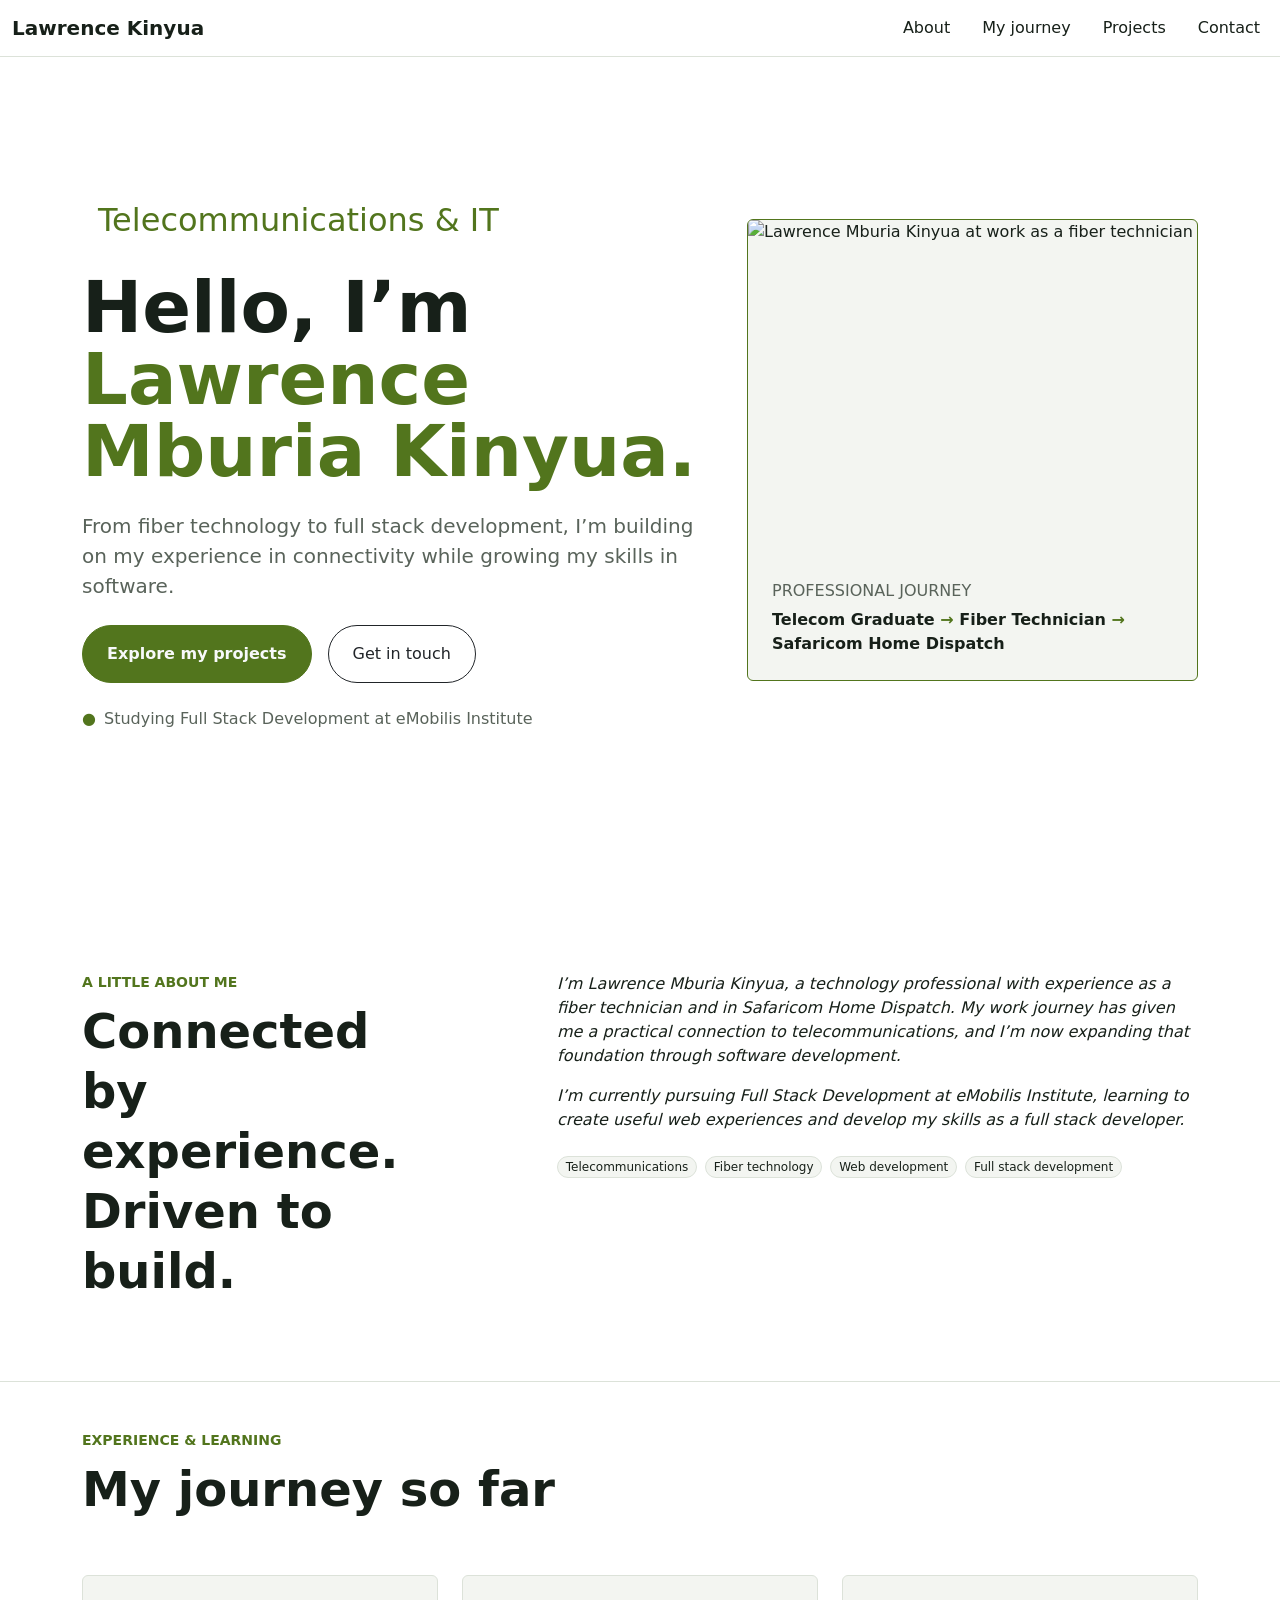
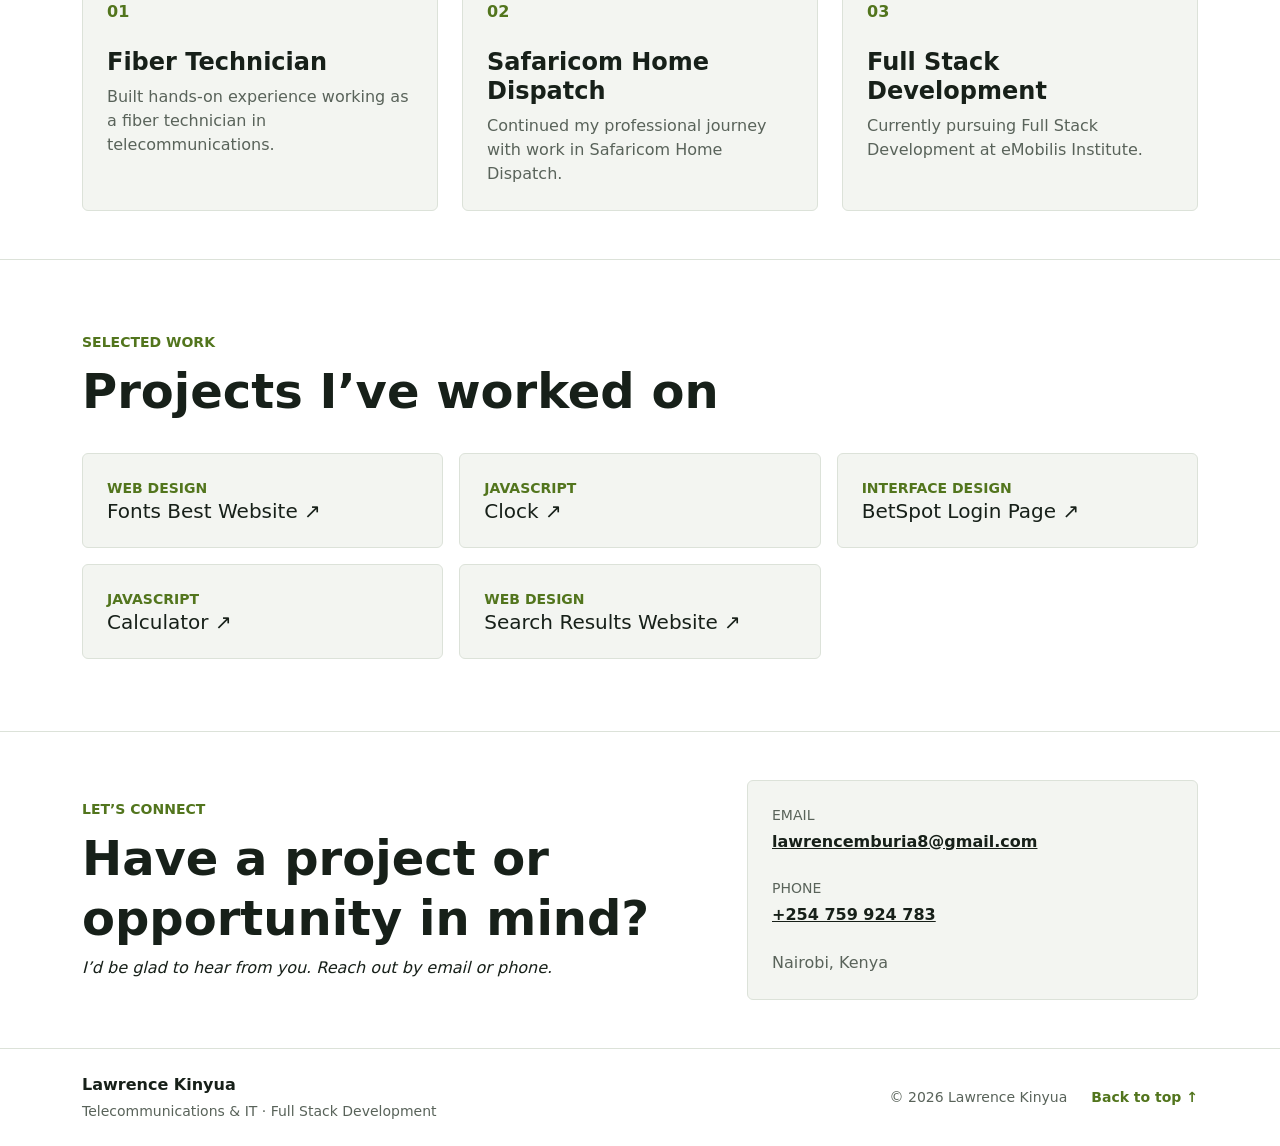
==== index.html @ cb971ce6 "changed the background color" ====
<!doctype html>
<html lang="en">
<head>
  <meta charset="utf-8">
  <meta name="viewport" content="width=device-width, initial-scale=1">
  <meta name="description" content="Portfolio of Lawrence Mburia Kinyua, Safaricom Home Dispatch professional and Full Stack Development student at eMobilis Institute.">
  <meta name="theme-color" content="#ffffff">
  <title>Lawrence Mburia Kinyua | Portfolio</title>
  <link rel="shortcut icon" type="image/x-icon" href="images/prof.jpg">
   <link href="https://cdn.jsdelivr.net/npm/bootstrap@5.3.8/dist/css/bootstrap.min.css" rel="stylesheet" integrity="sha384-sRIl4kxILFvY47J16cr9ZwB07vP4J8+LH7qKQnuqkuIAvNWLzeN8tE5YBujZqJLB" crossorigin="anonymous">
  <link rel="stylesheet" href="css/style.css">
</head>
<body class="bg-body text-body">
  <nav class="navbar navbar-expand-lg navbar-light fixed-top bg-body border-bottom" aria-label="Main navigation">
    <div class="container-fluid">
      <a class="navbar-brand fw-bold text-dark" href="#home">Lawrence Kinyua</a>
      <button class="navbar-toggler" type="button" data-bs-toggle="collapse" data-bs-target="#portfolioNav" aria-controls="portfolioNav" aria-expanded="false" aria-label="Toggle navigation">
        <span class="navbar-toggler-icon"></span>
      </button>
      <div class="collapse navbar-collapse" id="portfolioNav">
        <ul class="navbar-nav ms-auto align-items-lg-center gap-lg-3">
          <li class="nav-item"><a class="nav-link link-dark link-opacity-75-hover" href="#about">About</a></li>
          <li class="nav-item"><a class="nav-link link-dark link-opacity-75-hover" href="#journey">My journey</a></li>
          <li class="nav-item"><a class="nav-link link-dark link-opacity-75-hover" href="#projects">Projects</a></li>
          <li class="nav-item"><a class="nav-link link-dark link-opacity-75-hover" href="#contact">Contact</a></li>
        </ul>
      </div>
    </div>
  </nav>

  <main>
    <section class="min-vh-100 d-flex align-items-center py-5 pt-5" id="home">
      <div class="container">
        <div class="row align-items-center gy-5">
          <div class="col-lg-7">
            <p class="h2 m-3 py-3 text-primary">Telecommunications &amp; IT</p>
            <h1 class="display-2 fw-bold lh-1">Hello, I’m <span class="text-primary">Lawrence<br class="d-none d-md-block"> Mburia Kinyua.</span></h1>
            <p class="lead text-body-secondary mt-4">From fiber technology to full stack development, I’m building on my experience in connectivity while growing my skills in software.</p>
            <div class="d-flex flex-wrap gap-3 mt-4">
              <a class="btn rounded-pill fw-bold px-4 py-3 bg-primary border-primary text-light" href="#projects">Explore my projects</a>
              <a class="btn btn-outline-dark rounded-pill px-4 py-3" href="#contact">Get in touch</a>
            </div>
            <p class="mt-4 mb-0 text-body-secondary"><span class="text-primary me-2" aria-hidden="true">●</span>Studying Full Stack Development at eMobilis Institute</p>
          </div>
          <div class="col-lg-5">
            <div class="card mx-auto w-100 border-primary bg-secondary text-body shadow-0">
              <div class="ratio ratio-4x3">
                <img src="images/prof.jpg" class="card-img-top object-fit-cover" alt="Lawrence Mburia Kinyua at work as a fiber technician">
              </div>
              <div class="card-body p-4">
                <h2 class="h6 text-body-secondary text-uppercase">Professional Journey</h2>
                <p class="card-text fw-semibold mb-0">Telecom Graduate <span class="text-primary" aria-hidden="true">→</span> Fiber Technician <span class="text-primary" aria-hidden="true">→</span> Safaricom Home Dispatch</p>
              </div>
            </div>
          </div>
        </div>
      </div>
    </section>

    <section class="py-5 my-lg-4" id="about">
      <div class="container">
        <div class="row gy-4 align-items-start">
          <div class="col-lg-4">
            <p class="text-uppercase small fw-bold text-primary mb-2">A little about me</p>
            <h2 class="display-5 fw-bold lh-sm">Connected by experience. Driven to build.</h2>
          </div>
          <div class="col-lg-7 offset-lg-1">
            <p class="text-body fst-italic">I’m Lawrence Mburia Kinyua, a technology professional with experience as a fiber technician and in Safaricom Home Dispatch. My work journey has given me a practical connection to telecommunications, and I’m now expanding that foundation through software development.</p>
            <p class="text-body fst-italic mb-0">I’m currently pursuing Full Stack Development at eMobilis Institute, learning to create useful web experiences and develop my skills as a full stack developer.</p>
            <div class="skill-list d-flex flex-wrap gap-2 mt-4" aria-label="Areas of interest">
              <span class="badge rounded-pill border bg-secondary text-body fw-normal">Telecommunications</span>
              <span class="badge rounded-pill border bg-secondary text-body fw-normal">Fiber technology</span>
              <span class="badge rounded-pill border bg-secondary text-body fw-normal">Web development</span>
              <span class="badge rounded-pill border bg-secondary text-body fw-normal">Full stack development</span>
            </div>
          </div>
        </div>
      </div>
    </section>

    <section class="py-5 my-4 bg-body border-top border-bottom" id="journey">
      <div class="container">
        <div class="row mb-5">
          <div class="col-lg-7">
            <p class="text-uppercase small fw-bold text-primary mb-2">Experience &amp; learning</p>
            <h2 class="display-5 fw-bold lh-sm">My journey so far</h2>
          </div>
        </div>
        <div class="row g-4">
          <div class="col-md-4">
            <article class="card h-100 p-4 bg-secondary border">
              <span class="text-primary fw-bold mb-4">01</span>
              <h3 class="h4 fw-semibold">Fiber Technician</h3>
              <p class="text-body-secondary mb-0">Built hands-on experience working as a fiber technician in telecommunications.</p>
            </article>
          </div>
          <div class="col-md-4">
            <article class="card h-100 p-4 bg-secondary border">
              <span class="text-primary fw-bold mb-4">02</span>
              <h3 class="h4 fw-semibold">Safaricom Home Dispatch</h3>
              <p class="text-body-secondary mb-0">Continued my professional journey with work in Safaricom Home Dispatch.</p>
            </article>
          </div>
          <div class="col-md-4">
            <article class="card h-100 p-4 bg-secondary border">
              <span class="text-primary fw-bold mb-4">03</span>
              <h3 class="h4 fw-semibold">Full Stack Development</h3>
              <p class="text-body-secondary mb-0">Currently pursuing Full Stack Development at eMobilis Institute.</p>
            </article>
          </div>
        </div>
      </div>
    </section>

    <section class="py-5 my-lg-4" id="projects">
      <div class="container">
        <div class="row align-items-end mb-4">
          <div class="col-md-8">
            <p class="text-uppercase small fw-bold text-primary mb-2">Selected work</p>
            <h2 class="display-5 fw-bold lh-sm">Projects I’ve worked on</h2>
          </div>
         
        </div>
        <div class="row g-3">
          <div class="col-sm-6 col-lg-4">
            <a class="card h-100 p-4 text-decoration-none bg-secondary border link-dark" href="https://lauprof.github.io/fonts/" target="_blank" rel="noopener noreferrer">
              <span class="small text-primary text-uppercase fw-bold">Web design</span><span class="h5 mb-0">Fonts Best Website <span aria-hidden="true">↗</span></span>
            </a>
          </div>
          <div class="col-sm-6 col-lg-4">
            <a class="card h-100 p-4 text-decoration-none bg-secondary border link-dark" href="https://lauprof.github.io/clock" target="_blank" rel="noopener noreferrer">
              <span class="small text-primary text-uppercase fw-bold">JavaScript</span><span class="h5 mb-0">Clock <span aria-hidden="true">↗</span></span>
            </a>
          </div>
          
          <div class="col-sm-6 col-lg-4">
            <a class="card h-100 p-4 text-decoration-none bg-secondary border link-dark" href="https://lauprof.github.io/BetSpot-login/" target="_blank" rel="noopener noreferrer">
              <span class="small text-primary text-uppercase fw-bold">Interface design</span><span class="h5 mb-0">BetSpot Login Page <span aria-hidden="true">↗</span></span>
            </a>
          </div>
          <div class="col-sm-6 col-lg-4">
            <a class="card h-100 p-4 text-decoration-none bg-secondary border link-dark" href="https://lauprof.github.io/calculator" target="_blank" rel="noopener noreferrer">
              <span class="small text-primary text-uppercase fw-bold">JavaScript</span><span class="h5 mb-0">Calculator <span aria-hidden="true">↗</span></span>
            </a>
          </div>
          
          <div class="col-sm-6 col-lg-4">
            <a class="card h-100 p-4 text-decoration-none bg-secondary border link-dark" href="https://lauprof.github.io/google/" target="_blank" rel="noopener noreferrer">
              <span class="small text-primary text-uppercase fw-bold">Web design</span><span class="h5 mb-0">Search Results Website <span aria-hidden="true">↗</span></span>
            </a>
          </div>
          
          
        </div>
      </div>
    </section>

    <section class="py-5  bg-body border-top" id="contact">
      <div class="container">
        <div class="row gy-4 align-items-center">
          <div class="col-lg-7">
            <p class="text-uppercase small fw-bold text-primary mb-2">Let’s connect</p>
            <h2 class="display-5 fw-bold lh-sm">Have a project or opportunity in mind?</h2>
            <p class="text-body fst-italic mb-0">I’d be glad to hear from you. Reach out by email or phone.</p>
          </div>
          <div class="col-lg-5">
            <div class="card p-4 bg-secondary border">
              <p class="small text-body-secondary text-uppercase mb-1">Email</p>
              <a class="link-dark fw-semibold" href="mailto:lawrencemburia8@gmail.com">lawrencemburia8@gmail.com</a>
              <p class="small text-body-secondary text-uppercase mt-4 mb-1">Phone</p>
              <a class="link-dark fw-semibold" href="tel:+254759924783">+254 759 924 783</a>
              <p class="text-body-secondary mt-4 mb-0">Nairobi, Kenya</p>
            </div>
          </div>
        </div>
      </div>
    </section>
  </main>

  <footer class="site-footer py-4 bg-body">
    <div class="container d-flex flex-column flex-sm-row justify-content-between align-items-center gap-3">
      <div class="text-center text-sm-start">
        <a class="footer-brand fw-bold text-body text-decoration-none" href="#home">Lawrence Kinyua</a>
        <p class="small text-body-secondary mb-0 mt-1">Telecommunications &amp; IT · Full Stack Development</p>
      </div>
      <div class="d-flex flex-column flex-sm-row align-items-center gap-2 gap-sm-4">
        <span class="small text-body-secondary">&copy; 2026 Lawrence Kinyua</span>
        <a class="footer-top-link small fw-semibold text-primary text-decoration-none" href="#home">Back to top <span aria-hidden="true">↑</span></a>
      </div>
    </div>
  </footer>

  <script src="https://cdn.jsdelivr.net/npm/bootstrap@5.3.8/dist/js/bootstrap.bundle.min.js" integrity="sha384-FKyoEForCGlyvwx9Hj09JcYn3nv7wiPVlz7YYwJrWVcXK/BmnVDxM+D2scQbITxI" crossorigin="anonymous"></script>

</body>
</html>
---- css/style.css ----
:root {
  color-scheme: light;
  --bs-body-bg: #ffffff;
  --bs-body-bg-rgb: 255, 255, 255;
  --bs-body-color: #172019;
  --bs-body-color-rgb: 23, 32, 25;
  --bs-primary: #52751d;
  --bs-primary-rgb: 82, 117, 29;
  --bs-primary-text-emphasis: #3e5d13;
  --bs-info: #52751d;
  --bs-info-rgb: 82, 117, 29;
  --bs-secondary: #f3f5f1;
  --bs-secondary-rgb: 243, 245, 241;
  --bs-secondary-color: #59635a;
  --bs-secondary-color-rgb: 89, 99, 90;
  --bs-secondary-bg: #f3f5f1;
  --bs-tertiary-bg: #f3f5f1;
  --bs-dark: #172019;
  --bs-dark-rgb: 23, 32, 25;
  --bs-border-color: #dce2d9;
  --bs-link-color: #52751d;
  --bs-link-hover-color: #3e5d13;
}

html {
  scroll-behavior: smooth;
  scroll-padding-top: 5rem;
}

.site-footer {
  border-top: 1px solid var(--bs-border-color);
}

.footer-brand,
.footer-top-link {
  transition: color 160ms ease;
}

.footer-brand:hover,
.footer-top-link:hover {
  color: var(--bs-primary-text-emphasis) !important;
}

@media (max-width: 767.98px) {
  .navbar-brand {
    max-width: 190px;
    font-size: 1rem;
    line-height: 1.2;
    white-space: normal;
  }

  #home {
    min-height: auto !important;
    padding: 6rem 0 2rem !important;
  }

  #home .row {
    row-gap: 1.5rem !important;
  }

  #home .h2 {
    margin: 0 0 0.75rem !important;
    padding: 0 !important;
    font-size: 1.25rem;
  }

  #home h1 {
    font-size: clamp(2rem, 8vw, 3rem) !important;
  }

  #home .lead {
    margin-top: 1rem !important;
    font-size: 1.1rem;
  }

  #home .btn {
    padding: 0.65rem 1rem !important;
  }

  #home .card-body,
  #journey article.card,
  #projects a.card,
  #contact .card {
    padding: 1rem !important;
  }

  #about,
  #journey,
  #projects,
  #contact {
    padding-top: 2.25rem !important;
    padding-bottom: 2.25rem !important;
  }

  #journey {
    margin-top: 0 !important;
    margin-bottom: 0 !important;
  }

  #about h2,
  #journey h2,
  #projects h2,
  #contact h2 {
    font-size: clamp(1.65rem, 6vw, 2.25rem) !important;
  }

  #journey .row.mb-5 {
    margin-bottom: 1.5rem !important;
  }

  #contact .card .mt-4 {
    margin-top: 0.75rem !important;
  }

  #contact .card a {
    overflow-wrap: anywhere;
  }

  footer {
    padding-top: 1.5rem !important;
    padding-bottom: 1.5rem !important;
  }

  footer .container {
    gap: 0.75rem !important;
    text-align: center;
  }
}
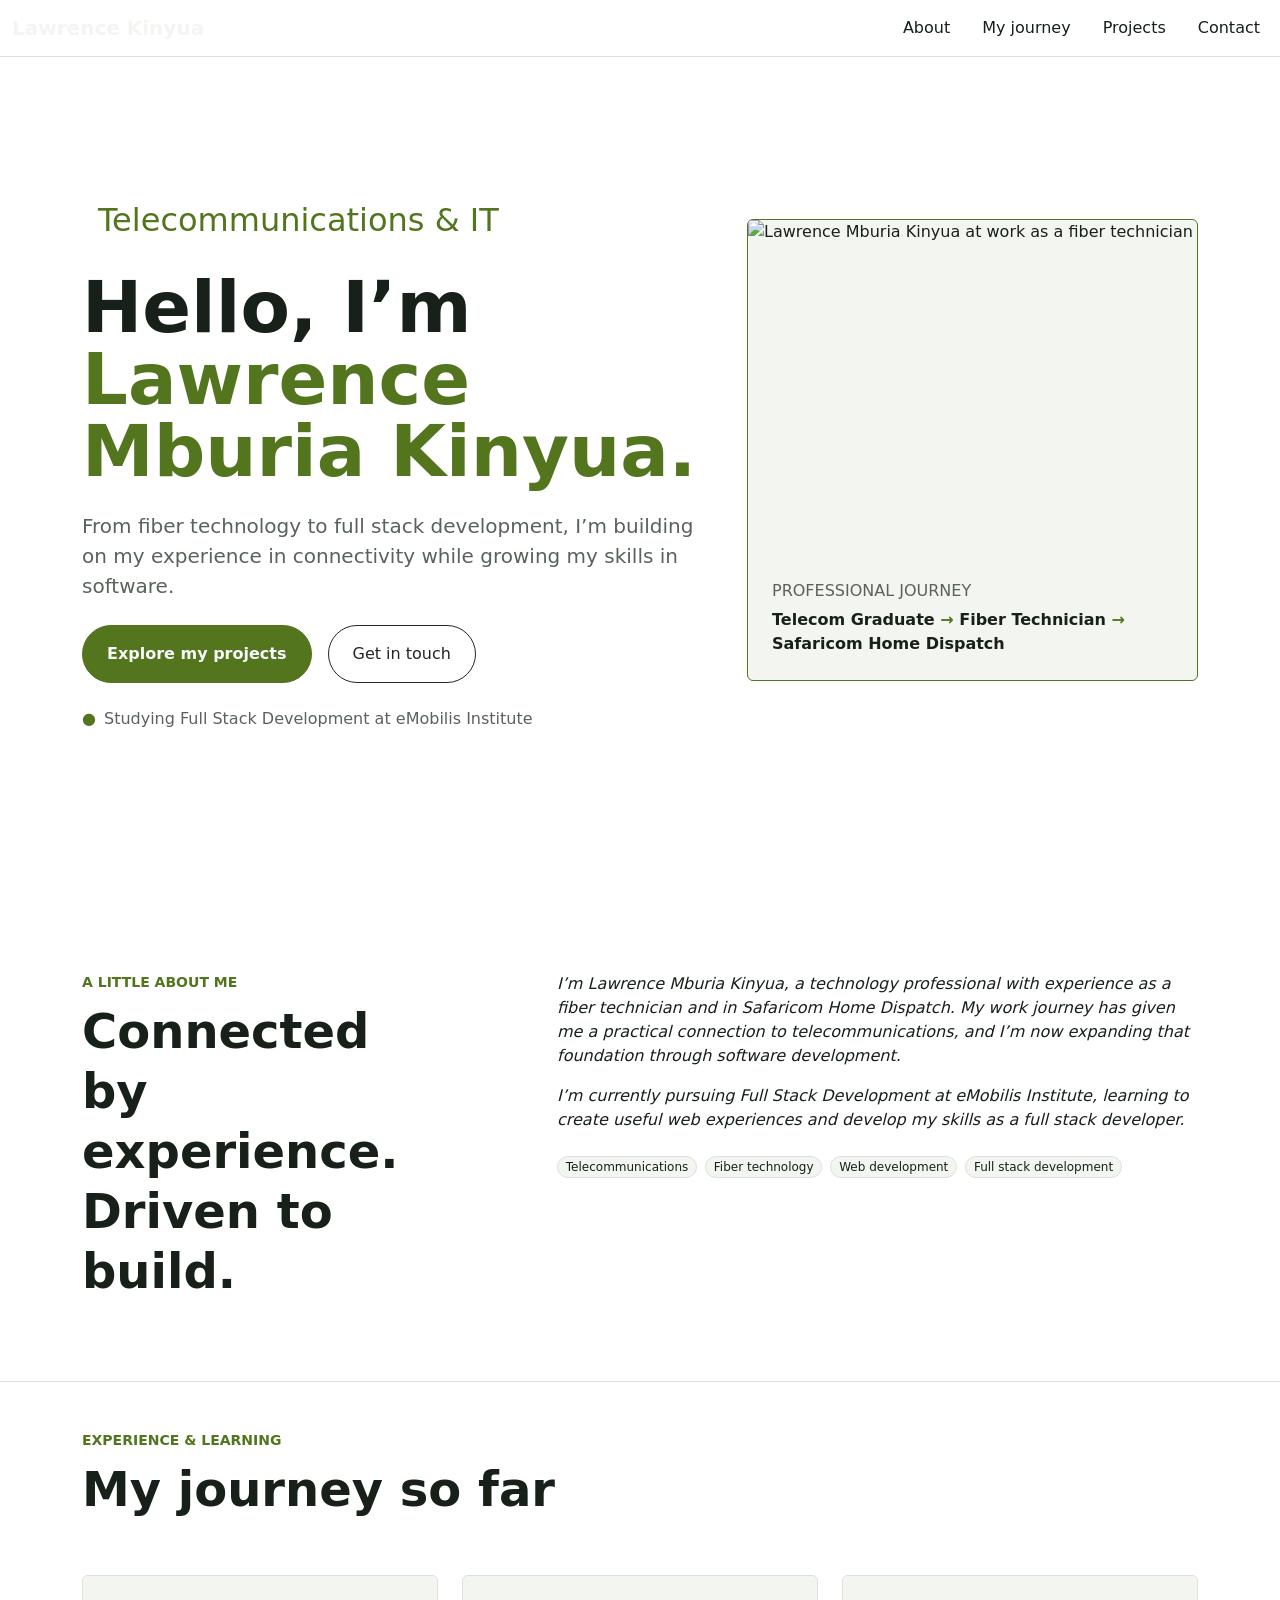
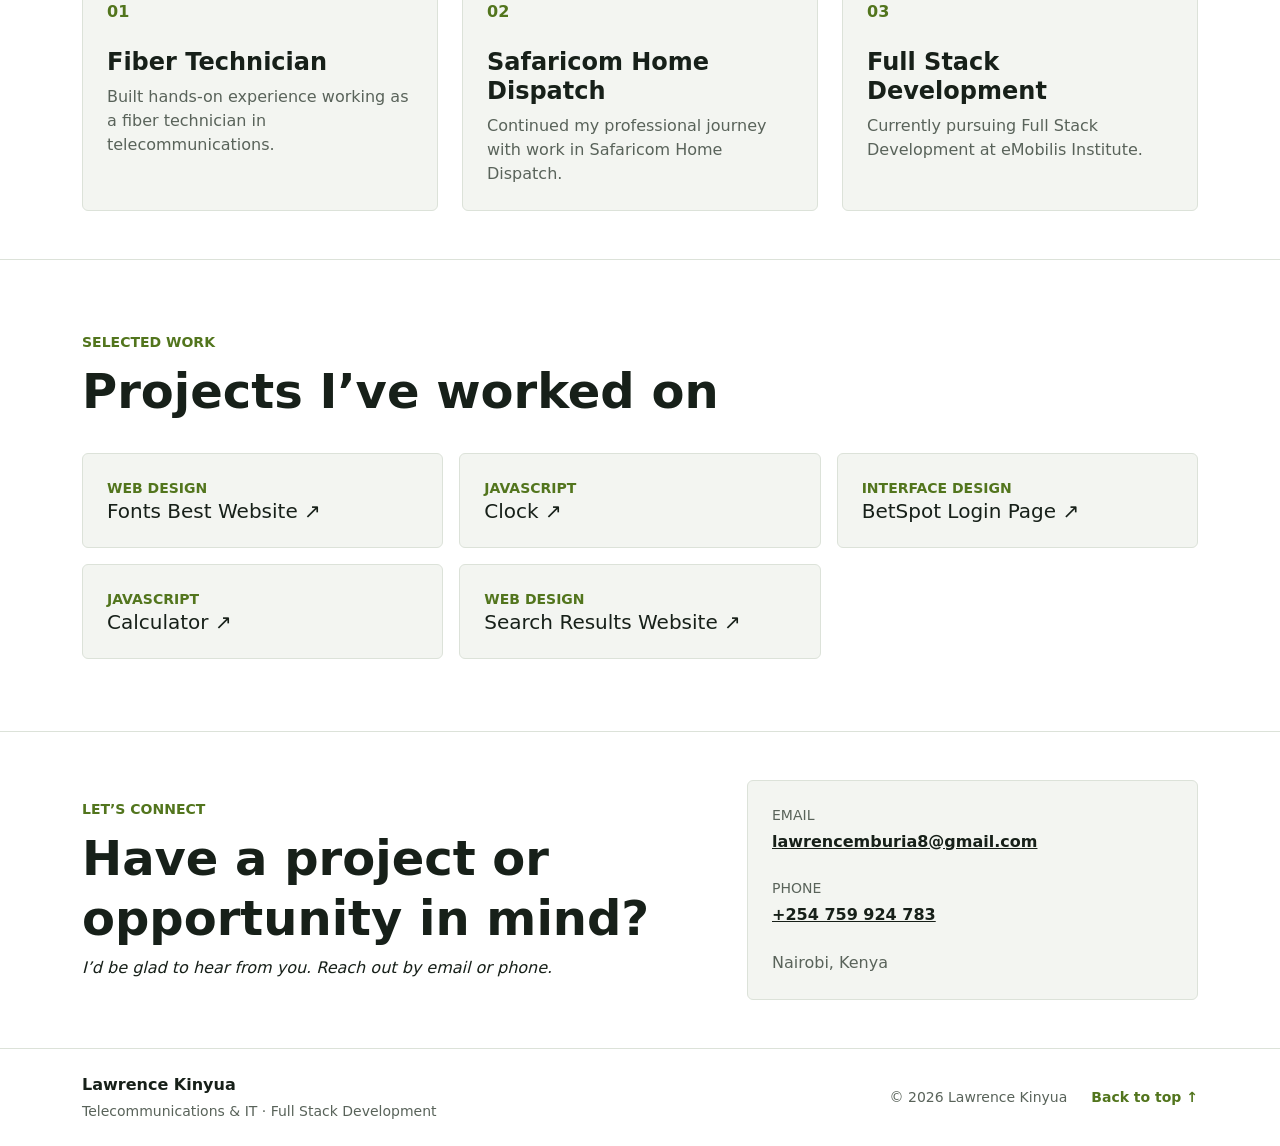
==== commit 15affe3d: "color changes" ====
--- a/index.html
+++ b/index.html
@@ -1,196 +1,196 @@
-<!doctype html>
-<html lang="en">
-<head>
-  <meta charset="utf-8">
-  <meta name="viewport" content="width=device-width, initial-scale=1">
-  <meta name="description" content="Portfolio of Lawrence Mburia Kinyua, Safaricom Home Dispatch professional and Full Stack Development student at eMobilis Institute.">
-  <meta name="theme-color" content="#ffffff">
-  <title>Lawrence Mburia Kinyua | Portfolio</title>
-  <link rel="shortcut icon" type="image/x-icon" href="images/prof.jpg">
-   <link href="https://cdn.jsdelivr.net/npm/bootstrap@5.3.8/dist/css/bootstrap.min.css" rel="stylesheet" integrity="sha384-sRIl4kxILFvY47J16cr9ZwB07vP4J8+LH7qKQnuqkuIAvNWLzeN8tE5YBujZqJLB" crossorigin="anonymous">
-  <link rel="stylesheet" href="css/style.css">
-</head>
-<body class="bg-body text-body">
-  <nav class="navbar navbar-expand-lg navbar-light fixed-top bg-body border-bottom" aria-label="Main navigation">
-    <div class="container-fluid">
-      <a class="navbar-brand fw-bold text-dark" href="#home">Lawrence Kinyua</a>
-      <button class="navbar-toggler" type="button" data-bs-toggle="collapse" data-bs-target="#portfolioNav" aria-controls="portfolioNav" aria-expanded="false" aria-label="Toggle navigation">
-        <span class="navbar-toggler-icon"></span>
-      </button>
-      <div class="collapse navbar-collapse" id="portfolioNav">
-        <ul class="navbar-nav ms-auto align-items-lg-center gap-lg-3">
-          <li class="nav-item"><a class="nav-link link-dark link-opacity-75-hover" href="#about">About</a></li>
-          <li class="nav-item"><a class="nav-link link-dark link-opacity-75-hover" href="#journey">My journey</a></li>
-          <li class="nav-item"><a class="nav-link link-dark link-opacity-75-hover" href="#projects">Projects</a></li>
-          <li class="nav-item"><a class="nav-link link-dark link-opacity-75-hover" href="#contact">Contact</a></li>
-        </ul>
-      </div>
-    </div>
-  </nav>
-
-  <main>
-    <section class="min-vh-100 d-flex align-items-center py-5 pt-5" id="home">
-      <div class="container">
-        <div class="row align-items-center gy-5">
-          <div class="col-lg-7">
-            <p class="h2 m-3 py-3 text-primary">Telecommunications &amp; IT</p>
-            <h1 class="display-2 fw-bold lh-1">Hello, I’m <span class="text-primary">Lawrence<br class="d-none d-md-block"> Mburia Kinyua.</span></h1>
-            <p class="lead text-body-secondary mt-4">From fiber technology to full stack development, I’m building on my experience in connectivity while growing my skills in software.</p>
-            <div class="d-flex flex-wrap gap-3 mt-4">
-              <a class="btn rounded-pill fw-bold px-4 py-3 bg-primary border-primary text-light" href="#projects">Explore my projects</a>
-              <a class="btn btn-outline-dark rounded-pill px-4 py-3" href="#contact">Get in touch</a>
-            </div>
-            <p class="mt-4 mb-0 text-body-secondary"><span class="text-primary me-2" aria-hidden="true">●</span>Studying Full Stack Development at eMobilis Institute</p>
-          </div>
-          <div class="col-lg-5">
-            <div class="card mx-auto w-100 border-primary bg-secondary text-body shadow-0">
-              <div class="ratio ratio-4x3">
-                <img src="images/prof.jpg" class="card-img-top object-fit-cover" alt="Lawrence Mburia Kinyua at work as a fiber technician">
-              </div>
-              <div class="card-body p-4">
-                <h2 class="h6 text-body-secondary text-uppercase">Professional Journey</h2>
-                <p class="card-text fw-semibold mb-0">Telecom Graduate <span class="text-primary" aria-hidden="true">→</span> Fiber Technician <span class="text-primary" aria-hidden="true">→</span> Safaricom Home Dispatch</p>
-              </div>
-            </div>
-          </div>
-        </div>
-      </div>
-    </section>
-
-    <section class="py-5 my-lg-4" id="about">
-      <div class="container">
-        <div class="row gy-4 align-items-start">
-          <div class="col-lg-4">
-            <p class="text-uppercase small fw-bold text-primary mb-2">A little about me</p>
-            <h2 class="display-5 fw-bold lh-sm">Connected by experience. Driven to build.</h2>
-          </div>
-          <div class="col-lg-7 offset-lg-1">
-            <p class="text-body fst-italic">I’m Lawrence Mburia Kinyua, a technology professional with experience as a fiber technician and in Safaricom Home Dispatch. My work journey has given me a practical connection to telecommunications, and I’m now expanding that foundation through software development.</p>
-            <p class="text-body fst-italic mb-0">I’m currently pursuing Full Stack Development at eMobilis Institute, learning to create useful web experiences and develop my skills as a full stack developer.</p>
-            <div class="skill-list d-flex flex-wrap gap-2 mt-4" aria-label="Areas of interest">
-              <span class="badge rounded-pill border bg-secondary text-body fw-normal">Telecommunications</span>
-              <span class="badge rounded-pill border bg-secondary text-body fw-normal">Fiber technology</span>
-              <span class="badge rounded-pill border bg-secondary text-body fw-normal">Web development</span>
-              <span class="badge rounded-pill border bg-secondary text-body fw-normal">Full stack development</span>
-            </div>
-          </div>
-        </div>
-      </div>
-    </section>
-
-    <section class="py-5 my-4 bg-body border-top border-bottom" id="journey">
-      <div class="container">
-        <div class="row mb-5">
-          <div class="col-lg-7">
-            <p class="text-uppercase small fw-bold text-primary mb-2">Experience &amp; learning</p>
-            <h2 class="display-5 fw-bold lh-sm">My journey so far</h2>
-          </div>
-        </div>
-        <div class="row g-4">
-          <div class="col-md-4">
-            <article class="card h-100 p-4 bg-secondary border">
-              <span class="text-primary fw-bold mb-4">01</span>
-              <h3 class="h4 fw-semibold">Fiber Technician</h3>
-              <p class="text-body-secondary mb-0">Built hands-on experience working as a fiber technician in telecommunications.</p>
-            </article>
-          </div>
-          <div class="col-md-4">
-            <article class="card h-100 p-4 bg-secondary border">
-              <span class="text-primary fw-bold mb-4">02</span>
-              <h3 class="h4 fw-semibold">Safaricom Home Dispatch</h3>
-              <p class="text-body-secondary mb-0">Continued my professional journey with work in Safaricom Home Dispatch.</p>
-            </article>
-          </div>
-          <div class="col-md-4">
-            <article class="card h-100 p-4 bg-secondary border">
-              <span class="text-primary fw-bold mb-4">03</span>
-              <h3 class="h4 fw-semibold">Full Stack Development</h3>
-              <p class="text-body-secondary mb-0">Currently pursuing Full Stack Development at eMobilis Institute.</p>
-            </article>
-          </div>
-        </div>
-      </div>
-    </section>
-
-    <section class="py-5 my-lg-4" id="projects">
-      <div class="container">
-        <div class="row align-items-end mb-4">
-          <div class="col-md-8">
-            <p class="text-uppercase small fw-bold text-primary mb-2">Selected work</p>
-            <h2 class="display-5 fw-bold lh-sm">Projects I’ve worked on</h2>
-          </div>
-         
-        </div>
-        <div class="row g-3">
-          <div class="col-sm-6 col-lg-4">
-            <a class="card h-100 p-4 text-decoration-none bg-secondary border link-dark" href="https://lauprof.github.io/fonts/" target="_blank" rel="noopener noreferrer">
-              <span class="small text-primary text-uppercase fw-bold">Web design</span><span class="h5 mb-0">Fonts Best Website <span aria-hidden="true">↗</span></span>
-            </a>
-          </div>
-          <div class="col-sm-6 col-lg-4">
-            <a class="card h-100 p-4 text-decoration-none bg-secondary border link-dark" href="https://lauprof.github.io/clock" target="_blank" rel="noopener noreferrer">
-              <span class="small text-primary text-uppercase fw-bold">JavaScript</span><span class="h5 mb-0">Clock <span aria-hidden="true">↗</span></span>
-            </a>
-          </div>
-          
-          <div class="col-sm-6 col-lg-4">
-            <a class="card h-100 p-4 text-decoration-none bg-secondary border link-dark" href="https://lauprof.github.io/BetSpot-login/" target="_blank" rel="noopener noreferrer">
-              <span class="small text-primary text-uppercase fw-bold">Interface design</span><span class="h5 mb-0">BetSpot Login Page <span aria-hidden="true">↗</span></span>
-            </a>
-          </div>
-          <div class="col-sm-6 col-lg-4">
-            <a class="card h-100 p-4 text-decoration-none bg-secondary border link-dark" href="https://lauprof.github.io/calculator" target="_blank" rel="noopener noreferrer">
-              <span class="small text-primary text-uppercase fw-bold">JavaScript</span><span class="h5 mb-0">Calculator <span aria-hidden="true">↗</span></span>
-            </a>
-          </div>
-          
-          <div class="col-sm-6 col-lg-4">
-            <a class="card h-100 p-4 text-decoration-none bg-secondary border link-dark" href="https://lauprof.github.io/google/" target="_blank" rel="noopener noreferrer">
-              <span class="small text-primary text-uppercase fw-bold">Web design</span><span class="h5 mb-0">Search Results Website <span aria-hidden="true">↗</span></span>
-            </a>
-          </div>
-          
-          
-        </div>
-      </div>
-    </section>
-
-    <section class="py-5  bg-body border-top" id="contact">
-      <div class="container">
-        <div class="row gy-4 align-items-center">
-          <div class="col-lg-7">
-            <p class="text-uppercase small fw-bold text-primary mb-2">Let’s connect</p>
-            <h2 class="display-5 fw-bold lh-sm">Have a project or opportunity in mind?</h2>
-            <p class="text-body fst-italic mb-0">I’d be glad to hear from you. Reach out by email or phone.</p>
-          </div>
-          <div class="col-lg-5">
-            <div class="card p-4 bg-secondary border">
-              <p class="small text-body-secondary text-uppercase mb-1">Email</p>
-              <a class="link-dark fw-semibold" href="mailto:lawrencemburia8@gmail.com">lawrencemburia8@gmail.com</a>
-              <p class="small text-body-secondary text-uppercase mt-4 mb-1">Phone</p>
-              <a class="link-dark fw-semibold" href="tel:+254759924783">+254 759 924 783</a>
-              <p class="text-body-secondary mt-4 mb-0">Nairobi, Kenya</p>
-            </div>
-          </div>
-        </div>
-      </div>
-    </section>
-  </main>
-
-  <footer class="site-footer py-4 bg-body">
-    <div class="container d-flex flex-column flex-sm-row justify-content-between align-items-center gap-3">
-      <div class="text-center text-sm-start">
-        <a class="footer-brand fw-bold text-body text-decoration-none" href="#home">Lawrence Kinyua</a>
-        <p class="small text-body-secondary mb-0 mt-1">Telecommunications &amp; IT · Full Stack Development</p>
-      </div>
-      <div class="d-flex flex-column flex-sm-row align-items-center gap-2 gap-sm-4">
-        <span class="small text-body-secondary">&copy; 2026 Lawrence Kinyua</span>
-        <a class="footer-top-link small fw-semibold text-primary text-decoration-none" href="#home">Back to top <span aria-hidden="true">↑</span></a>
-      </div>
-    </div>
-  </footer>
-
-  <script src="https://cdn.jsdelivr.net/npm/bootstrap@5.3.8/dist/js/bootstrap.bundle.min.js" integrity="sha384-FKyoEForCGlyvwx9Hj09JcYn3nv7wiPVlz7YYwJrWVcXK/BmnVDxM+D2scQbITxI" crossorigin="anonymous"></script>
-
-</body>
-</html>
+<!doctype html>
+<html lang="en">
+<head>
+  <meta charset="utf-8">
+  <meta name="viewport" content="width=device-width, initial-scale=1">
+  <meta name="description" content="Portfolio of Lawrence Mburia Kinyua, Safaricom Home Dispatch professional and Full Stack Development student at eMobilis Institute.">
+  <meta name="theme-color" content="#ffffff">
+  <title>Lawrence Mburia Kinyua | Portfolio</title>
+  <link rel="shortcut icon" type="image/x-icon" href="images/prof.jpg">
+   <link href="https://cdn.jsdelivr.net/npm/bootstrap@5.3.8/dist/css/bootstrap.min.css" rel="stylesheet" integrity="sha384-sRIl4kxILFvY47J16cr9ZwB07vP4J8+LH7qKQnuqkuIAvNWLzeN8tE5YBujZqJLB" crossorigin="anonymous">
+  <link rel="stylesheet" href="css/style.css">
+</head>
+<body class="bg-body text-body">
+  <nav class="navbar navbar-expand-lg navbar-light fixed-top bg-body border-bottom" aria-label="Main navigation">
+    <div class="container-fluid">
+      <a class="navbar-brand fw-bold text-secondary" href="#home">Lawrence Kinyua</a>
+      <button class="navbar-toggler" type="button" data-bs-toggle="collapse" data-bs-target="#portfolioNav" aria-controls="portfolioNav" aria-expanded="false" aria-label="Toggle navigation">
+        <span class="navbar-toggler-icon"></span>
+      </button>
+      <div class="collapse navbar-collapse" id="portfolioNav">
+        <ul class="navbar-nav ms-auto align-items-lg-center gap-lg-3">
+          <li class="nav-item"><a class="nav-link link-dark link-opacity-75-hover" href="#about">About</a></li>
+          <li class="nav-item"><a class="nav-link link-dark link-opacity-75-hover" href="#journey">My journey</a></li>
+          <li class="nav-item"><a class="nav-link link-dark link-opacity-75-hover" href="#projects">Projects</a></li>
+          <li class="nav-item"><a class="nav-link link-dark link-opacity-75-hover" href="#contact">Contact</a></li>
+        </ul>
+      </div>
+    </div>
+  </nav>
+
+  <main>
+    <section class="min-vh-100 d-flex align-items-center py-5 pt-5" id="home">
+      <div class="container">
+        <div class="row align-items-center gy-5">
+          <div class="col-lg-7">
+            <p class="h2 m-3 py-3 text-primary">Telecommunications &amp; IT</p>
+            <h1 class="display-2 fw-bold lh-1">Hello, I’m <span class="text-primary">Lawrence<br class="d-none d-md-block"> Mburia Kinyua.</span></h1>
+            <p class="lead text-body-secondary mt-4">From fiber technology to full stack development, I’m building on my experience in connectivity while growing my skills in software.</p>
+            <div class="d-flex flex-wrap gap-3 mt-4">
+              <a class="btn rounded-pill fw-bold px-4 py-3 bg-primary border-primary text-light" href="#projects">Explore my projects</a>
+              <a class="btn btn-outline-dark rounded-pill px-4 py-3" href="#contact">Get in touch</a>
+            </div>
+            <p class="mt-4 mb-0 text-body-secondary"><span class="text-primary me-2" aria-hidden="true">●</span>Studying Full Stack Development at eMobilis Institute</p>
+          </div>
+          <div class="col-lg-5">
+            <div class="card mx-auto w-100 border-primary bg-secondary text-body shadow-0">
+              <div class="ratio ratio-4x3">
+                <img src="images/prof.jpg" class="card-img-top object-fit-cover" alt="Lawrence Mburia Kinyua at work as a fiber technician">
+              </div>
+              <div class="card-body p-4">
+                <h2 class="h6 text-body-secondary text-uppercase">Professional Journey</h2>
+                <p class="card-text fw-semibold mb-0">Telecom Graduate <span class="text-primary" aria-hidden="true">→</span> Fiber Technician <span class="text-primary" aria-hidden="true">→</span> Safaricom Home Dispatch</p>
+              </div>
+            </div>
+          </div>
+        </div>
+      </div>
+    </section>
+
+    <section class="py-5 my-lg-4" id="about">
+      <div class="container">
+        <div class="row gy-4 align-items-start">
+          <div class="col-lg-4">
+            <p class="text-uppercase small fw-bold text-primary mb-2">A little about me</p>
+            <h2 class="display-5 fw-bold lh-sm">Connected by experience. Driven to build.</h2>
+          </div>
+          <div class="col-lg-7 offset-lg-1">
+            <p class="text-body fst-italic">I’m Lawrence Mburia Kinyua, a technology professional with experience as a fiber technician and in Safaricom Home Dispatch. My work journey has given me a practical connection to telecommunications, and I’m now expanding that foundation through software development.</p>
+            <p class="text-body fst-italic mb-0">I’m currently pursuing Full Stack Development at eMobilis Institute, learning to create useful web experiences and develop my skills as a full stack developer.</p>
+            <div class="skill-list d-flex flex-wrap gap-2 mt-4" aria-label="Areas of interest">
+              <span class="badge rounded-pill border bg-secondary text-body fw-normal">Telecommunications</span>
+              <span class="badge rounded-pill border bg-secondary text-body fw-normal">Fiber technology</span>
+              <span class="badge rounded-pill border bg-secondary text-body fw-normal">Web development</span>
+              <span class="badge rounded-pill border bg-secondary text-body fw-normal">Full stack development</span>
+            </div>
+          </div>
+        </div>
+      </div>
+    </section>
+
+    <section class="py-5 my-4 bg-body border-top border-bottom" id="journey">
+      <div class="container">
+        <div class="row mb-5">
+          <div class="col-lg-7">
+            <p class="text-uppercase small fw-bold text-primary mb-2">Experience &amp; learning</p>
+            <h2 class="display-5 fw-bold lh-sm">My journey so far</h2>
+          </div>
+        </div>
+        <div class="row g-4">
+          <div class="col-md-4">
+            <article class="card h-100 p-4 bg-secondary border">
+              <span class="text-primary fw-bold mb-4">01</span>
+              <h3 class="h4 fw-semibold">Fiber Technician</h3>
+              <p class="text-body-secondary mb-0">Built hands-on experience working as a fiber technician in telecommunications.</p>
+            </article>
+          </div>
+          <div class="col-md-4">
+            <article class="card h-100 p-4 bg-secondary border">
+              <span class="text-primary fw-bold mb-4">02</span>
+              <h3 class="h4 fw-semibold">Safaricom Home Dispatch</h3>
+              <p class="text-body-secondary mb-0">Continued my professional journey with work in Safaricom Home Dispatch.</p>
+            </article>
+          </div>
+          <div class="col-md-4">
+            <article class="card h-100 p-4 bg-secondary border">
+              <span class="text-primary fw-bold mb-4">03</span>
+              <h3 class="h4 fw-semibold">Full Stack Development</h3>
+              <p class="text-body-secondary mb-0">Currently pursuing Full Stack Development at eMobilis Institute.</p>
+            </article>
+          </div>
+        </div>
+      </div>
+    </section>
+
+    <section class="py-5 my-lg-4" id="projects">
+      <div class="container">
+        <div class="row align-items-end mb-4">
+          <div class="col-md-8">
+            <p class="text-uppercase small fw-bold text-primary mb-2">Selected work</p>
+            <h2 class="display-5 fw-bold lh-sm">Projects I’ve worked on</h2>
+          </div>
+         
+        </div>
+        <div class="row g-3">
+          <div class="col-sm-6 col-lg-4">
+            <a class="card h-100 p-4 text-decoration-none bg-secondary border link-dark" href="https://lauprof.github.io/fonts/" target="_blank" rel="noopener noreferrer">
+              <span class="small text-primary text-uppercase fw-bold">Web design</span><span class="h5 mb-0">Fonts Best Website <span aria-hidden="true">↗</span></span>
+            </a>
+          </div>
+          <div class="col-sm-6 col-lg-4">
+            <a class="card h-100 p-4 text-decoration-none bg-secondary border link-dark" href="https://lauprof.github.io/clock" target="_blank" rel="noopener noreferrer">
+              <span class="small text-primary text-uppercase fw-bold">JavaScript</span><span class="h5 mb-0">Clock <span aria-hidden="true">↗</span></span>
+            </a>
+          </div>
+          
+          <div class="col-sm-6 col-lg-4">
+            <a class="card h-100 p-4 text-decoration-none bg-secondary border link-dark" href="https://lauprof.github.io/BetSpot-login/" target="_blank" rel="noopener noreferrer">
+              <span class="small text-primary text-uppercase fw-bold">Interface design</span><span class="h5 mb-0">BetSpot Login Page <span aria-hidden="true">↗</span></span>
+            </a>
+          </div>
+          <div class="col-sm-6 col-lg-4">
+            <a class="card h-100 p-4 text-decoration-none bg-secondary border link-dark" href="https://lauprof.github.io/calculator" target="_blank" rel="noopener noreferrer">
+              <span class="small text-primary text-uppercase fw-bold">JavaScript</span><span class="h5 mb-0">Calculator <span aria-hidden="true">↗</span></span>
+            </a>
+          </div>
+          
+          <div class="col-sm-6 col-lg-4">
+            <a class="card h-100 p-4 text-decoration-none bg-secondary border link-dark" href="https://lauprof.github.io/google/" target="_blank" rel="noopener noreferrer">
+              <span class="small text-primary text-uppercase fw-bold">Web design</span><span class="h5 mb-0">Search Results Website <span aria-hidden="true">↗</span></span>
+            </a>
+          </div>
+          
+          
+        </div>
+      </div>
+    </section>
+
+    <section class="py-5  bg-body border-top" id="contact">
+      <div class="container">
+        <div class="row gy-4 align-items-center">
+          <div class="col-lg-7">
+            <p class="text-uppercase small fw-bold text-primary mb-2">Let’s connect</p>
+            <h2 class="display-5 fw-bold lh-sm">Have a project or opportunity in mind?</h2>
+            <p class="text-body fst-italic mb-0">I’d be glad to hear from you. Reach out by email or phone.</p>
+          </div>
+          <div class="col-lg-5">
+            <div class="card p-4 bg-secondary border">
+              <p class="small text-body-secondary text-uppercase mb-1">Email</p>
+              <a class="link-dark fw-semibold" href="mailto:lawrencemburia8@gmail.com">lawrencemburia8@gmail.com</a>
+              <p class="small text-body-secondary text-uppercase mt-4 mb-1">Phone</p>
+              <a class="link-dark fw-semibold" href="tel:+254759924783">+254 759 924 783</a>
+              <p class="text-body-secondary mt-4 mb-0">Nairobi, Kenya</p>
+            </div>
+          </div>
+        </div>
+      </div>
+    </section>
+  </main>
+
+  <footer class="site-footer py-4 bg-body">
+    <div class="container d-flex flex-column flex-sm-row justify-content-between align-items-center gap-3">
+      <div class="text-center text-sm-start">
+        <a class="footer-brand fw-bold text-body text-decoration-none" href="#home">Lawrence Kinyua</a>
+        <p class="small text-body-secondary mb-0 mt-1">Telecommunications &amp; IT · Full Stack Development</p>
+      </div>
+      <div class="d-flex flex-column flex-sm-row align-items-center gap-2 gap-sm-4">
+        <span class="small text-body-secondary">&copy; 2026 Lawrence Kinyua</span>
+        <a class="footer-top-link small fw-semibold text-primary text-decoration-none" href="#home">Back to top <span aria-hidden="true">↑</span></a>
+      </div>
+    </div>
+  </footer>
+
+  <script src="https://cdn.jsdelivr.net/npm/bootstrap@5.3.8/dist/js/bootstrap.bundle.min.js" integrity="sha384-FKyoEForCGlyvwx9Hj09JcYn3nv7wiPVlz7YYwJrWVcXK/BmnVDxM+D2scQbITxI" crossorigin="anonymous"></script>
+
+</body>
+</html>
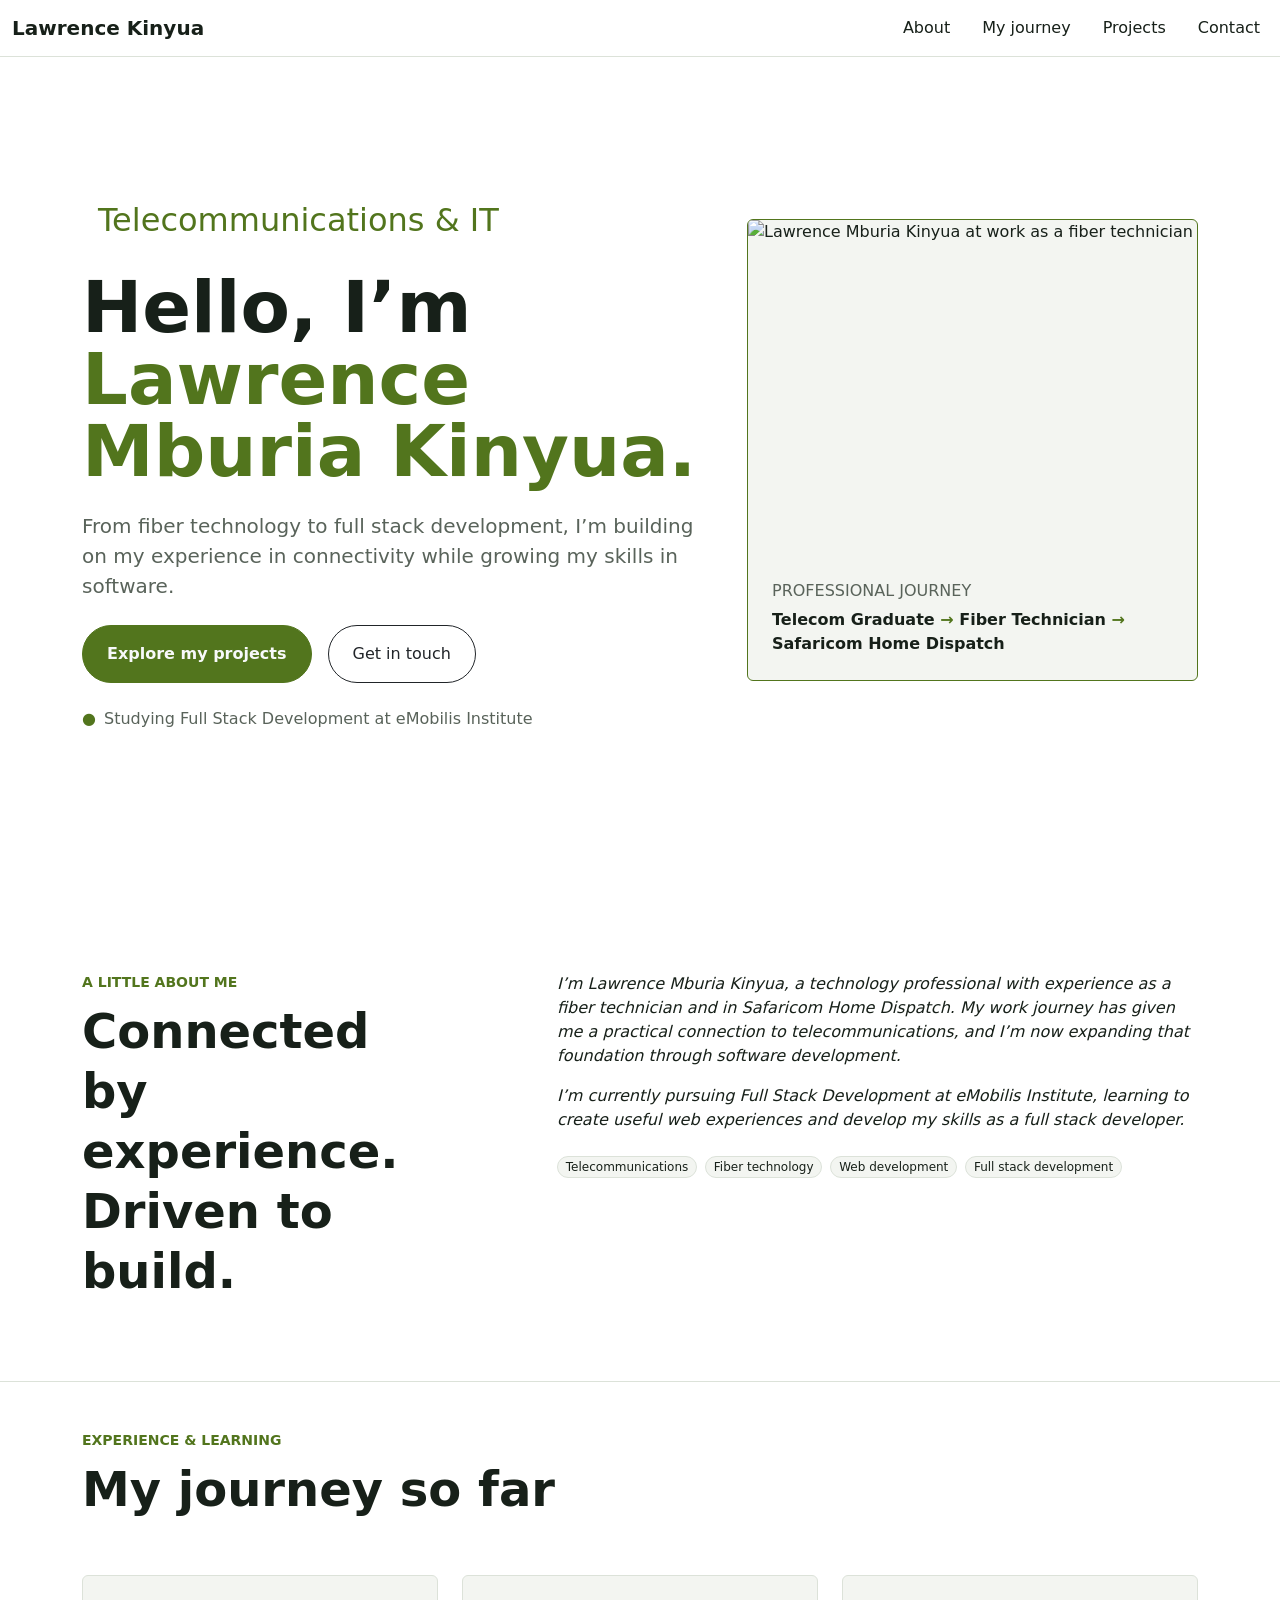
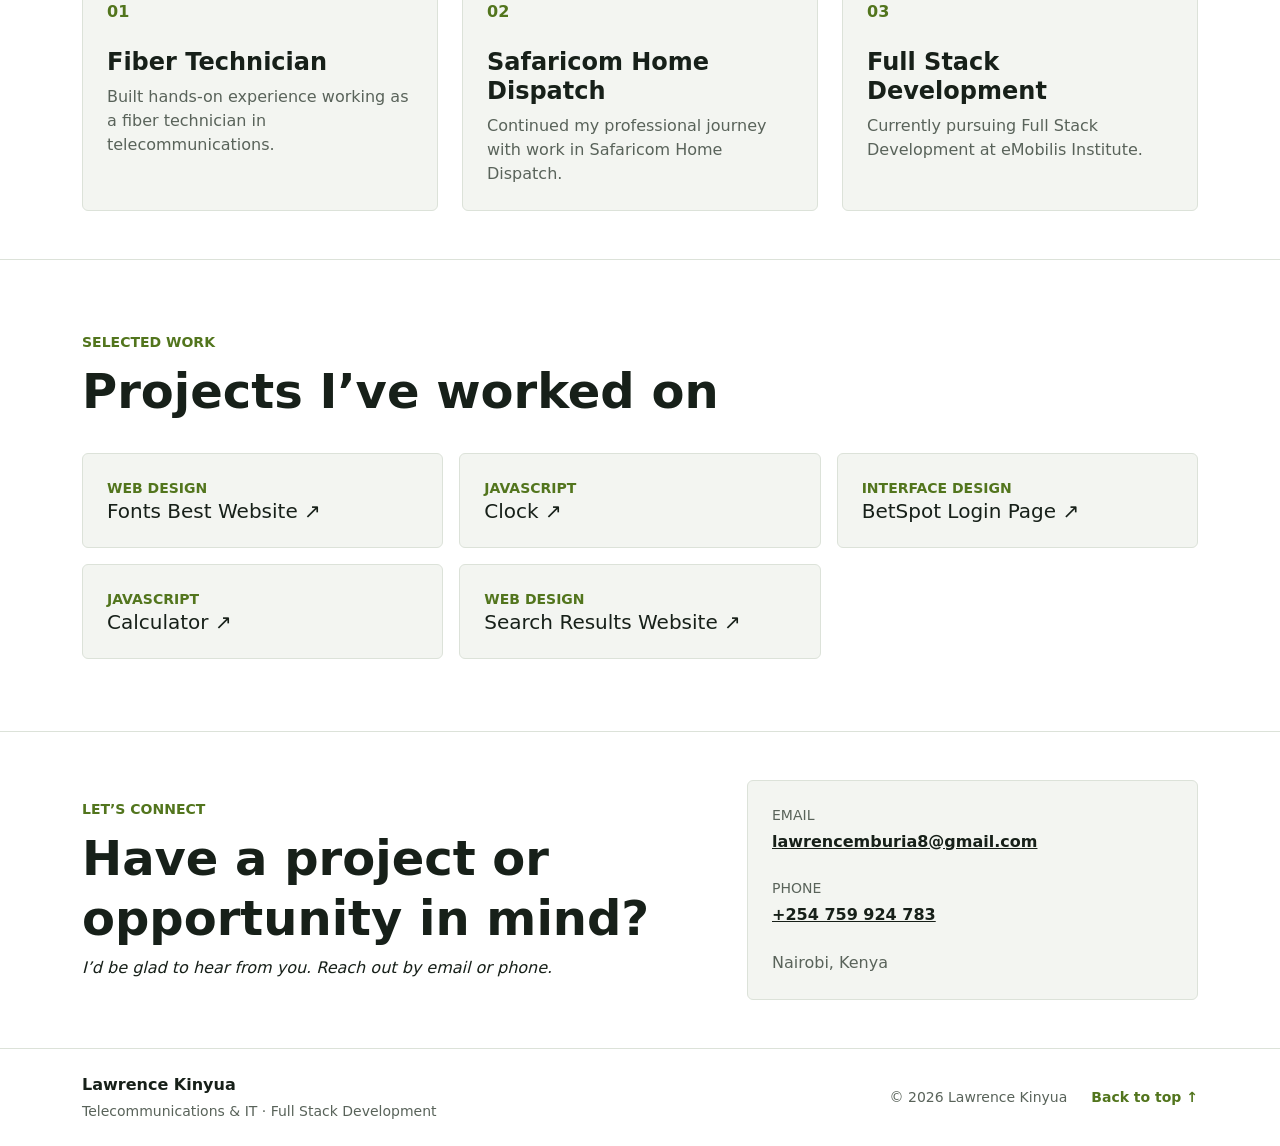
==== commit 5d87c1c7: "changed nav-bran color" ====
--- a/index.html
+++ b/index.html
@@ -13,7 +13,7 @@
 <body class="bg-body text-body">
   <nav class="navbar navbar-expand-lg navbar-light fixed-top bg-body border-bottom" aria-label="Main navigation">
     <div class="container-fluid">
-      <a class="navbar-brand fw-bold text-secondary" href="#home">Lawrence Kinyua</a>
+      <a class="navbar-brand fw-bold text-dark" href="#home">Lawrence Kinyua</a>
       <button class="navbar-toggler" type="button" data-bs-toggle="collapse" data-bs-target="#portfolioNav" aria-controls="portfolioNav" aria-expanded="false" aria-label="Toggle navigation">
         <span class="navbar-toggler-icon"></span>
       </button>
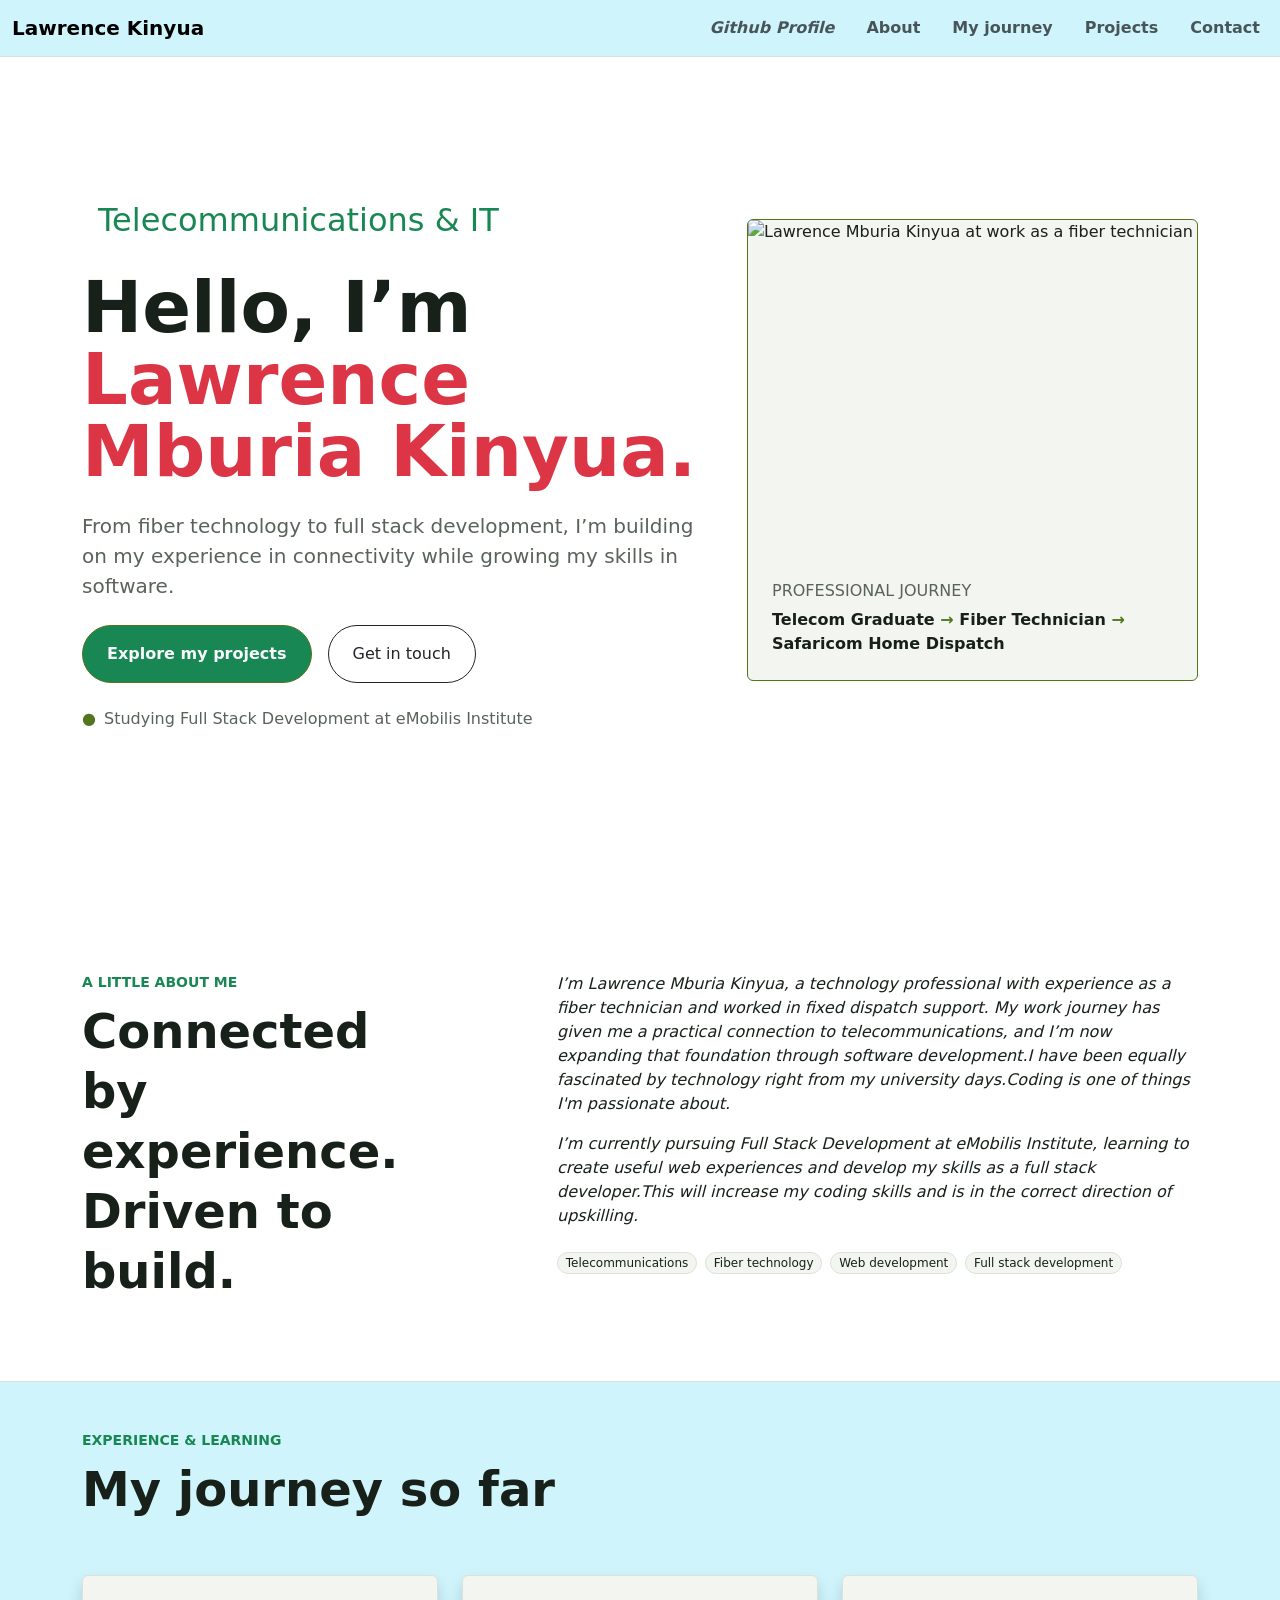
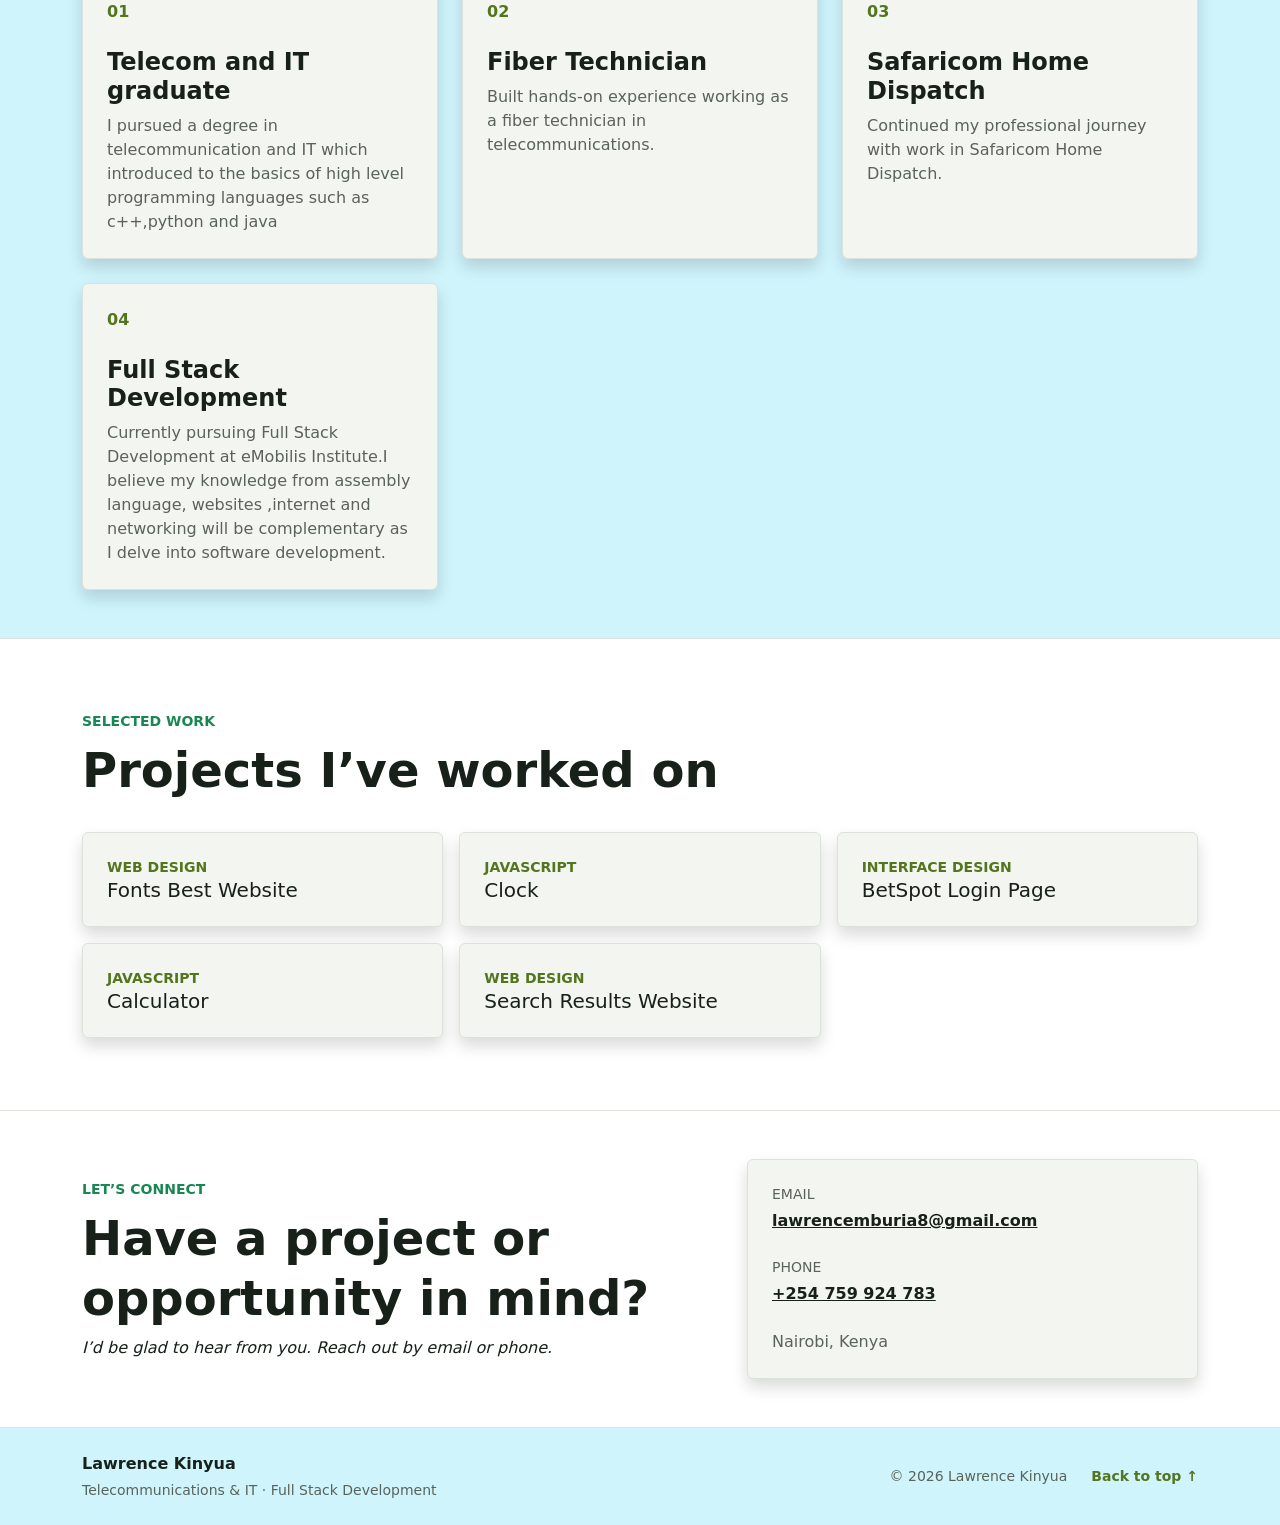
==== commit d5dd9647: "redesigned the index page" ====
--- a/index.html
+++ b/index.html
@@ -5,24 +5,27 @@
   <meta name="viewport" content="width=device-width, initial-scale=1">
   <meta name="description" content="Portfolio of Lawrence Mburia Kinyua, Safaricom Home Dispatch professional and Full Stack Development student at eMobilis Institute.">
   <meta name="theme-color" content="#ffffff">
-  <title>Lawrence Mburia Kinyua | Portfolio</title>
+  <title>Lawrence Mburia Kinyua Portfolio</title>
   <link rel="shortcut icon" type="image/x-icon" href="images/prof.jpg">
    <link href="https://cdn.jsdelivr.net/npm/bootstrap@5.3.8/dist/css/bootstrap.min.css" rel="stylesheet" integrity="sha384-sRIl4kxILFvY47J16cr9ZwB07vP4J8+LH7qKQnuqkuIAvNWLzeN8tE5YBujZqJLB" crossorigin="anonymous">
   <link rel="stylesheet" href="css/style.css">
 </head>
-<body class="bg-body text-body">
-  <nav class="navbar navbar-expand-lg navbar-light fixed-top bg-body border-bottom" aria-label="Main navigation">
+<body class="bg-body">
+  <nav class="navbar navbar-expand-lg bg-info-subtle fixed-top  border-bottom" aria-label="Main navigation">
     <div class="container-fluid">
-      <a class="navbar-brand fw-bold text-dark" href="#home">Lawrence Kinyua</a>
+      <a class="navbar-brand fw-bold" href="#home">Lawrence Kinyua</a>
+      
+
       <button class="navbar-toggler" type="button" data-bs-toggle="collapse" data-bs-target="#portfolioNav" aria-controls="portfolioNav" aria-expanded="false" aria-label="Toggle navigation">
         <span class="navbar-toggler-icon"></span>
       </button>
       <div class="collapse navbar-collapse" id="portfolioNav">
         <ul class="navbar-nav ms-auto align-items-lg-center gap-lg-3">
-          <li class="nav-item"><a class="nav-link link-dark link-opacity-75-hover" href="#about">About</a></li>
-          <li class="nav-item"><a class="nav-link link-dark link-opacity-75-hover" href="#journey">My journey</a></li>
-          <li class="nav-item"><a class="nav-link link-dark link-opacity-75-hover" href="#projects">Projects</a></li>
-          <li class="nav-item"><a class="nav-link link-dark link-opacity-75-hover" href="#contact">Contact</a></li>
+          <li class="nav-item active"><a class="nav-link fst-italic fw-bold " href="https://github.com/Lauprof/">Github Profile</a></li>
+          <li class="nav-item"><a class="nav-link fw-bold link-opacity-75-hover" href="#about">About</a></li>
+          <li class="nav-item"><a class="nav-link fw-bold  link-opacity-75-hover" href="#journey">My journey</a></li>
+          <li class="nav-item"><a class="nav-link fw-bold link-opacity-75-hover" href="#projects">Projects</a></li>
+          <li class="nav-item"><a class="nav-link fw-bold link-opacity-75-hover" href="#contact">Contact</a></li>
         </ul>
       </div>
     </div>
@@ -33,11 +36,11 @@
       <div class="container">
         <div class="row align-items-center gy-5">
           <div class="col-lg-7">
-            <p class="h2 m-3 py-3 text-primary">Telecommunications &amp; IT</p>
-            <h1 class="display-2 fw-bold lh-1">Hello, I’m <span class="text-primary">Lawrence<br class="d-none d-md-block"> Mburia Kinyua.</span></h1>
+            <p class="h2 m-3 py-3 text-success">Telecommunications &amp; IT</p>
+            <h1 class="display-2 fw-bold lh-1">Hello, I’m <span class="text-danger">Lawrence<br class="d-none d-md-block"> Mburia Kinyua.</span></h1>
             <p class="lead text-body-secondary mt-4">From fiber technology to full stack development, I’m building on my experience in connectivity while growing my skills in software.</p>
             <div class="d-flex flex-wrap gap-3 mt-4">
-              <a class="btn rounded-pill fw-bold px-4 py-3 bg-primary border-primary text-light" href="#projects">Explore my projects</a>
+              <a class="btn rounded-pill fw-bold px-4 py-3 bg-success border-primary text-light" href="#projects">Explore my projects</a>
               <a class="btn btn-outline-dark rounded-pill px-4 py-3" href="#contact">Get in touch</a>
             </div>
             <p class="mt-4 mb-0 text-body-secondary"><span class="text-primary me-2" aria-hidden="true">●</span>Studying Full Stack Development at eMobilis Institute</p>
@@ -61,12 +64,12 @@
       <div class="container">
         <div class="row gy-4 align-items-start">
           <div class="col-lg-4">
-            <p class="text-uppercase small fw-bold text-primary mb-2">A little about me</p>
+            <p class="text-uppercase small fw-bold text-success mb-2">A little about me</p>
             <h2 class="display-5 fw-bold lh-sm">Connected by experience. Driven to build.</h2>
           </div>
           <div class="col-lg-7 offset-lg-1">
-            <p class="text-body fst-italic">I’m Lawrence Mburia Kinyua, a technology professional with experience as a fiber technician and in Safaricom Home Dispatch. My work journey has given me a practical connection to telecommunications, and I’m now expanding that foundation through software development.</p>
-            <p class="text-body fst-italic mb-0">I’m currently pursuing Full Stack Development at eMobilis Institute, learning to create useful web experiences and develop my skills as a full stack developer.</p>
+            <p class="text-body fst-italic">I’m Lawrence Mburia Kinyua, a technology professional with experience as a fiber technician and worked in fixed dispatch support. My work journey has given me a practical connection to telecommunications, and I’m now expanding that foundation through software development.I have been equally fascinated by technology right from my university days.Coding is one of things I'm passionate about.</p>
+            <p class="text-body fst-italic mb-0">I’m currently pursuing Full Stack Development at eMobilis Institute, learning to create useful web experiences and develop my skills as a full stack developer.This will increase my coding skills and is in the correct direction of upskilling.</p>
             <div class="skill-list d-flex flex-wrap gap-2 mt-4" aria-label="Areas of interest">
               <span class="badge rounded-pill border bg-secondary text-body fw-normal">Telecommunications</span>
               <span class="badge rounded-pill border bg-secondary text-body fw-normal">Fiber technology</span>
@@ -78,34 +81,41 @@
       </div>
     </section>
 
-    <section class="py-5 my-4 bg-body border-top border-bottom" id="journey">
+    <section class="py-5 my-4 bg-info-subtle border-top border-bottom" id="journey">
       <div class="container">
         <div class="row mb-5">
           <div class="col-lg-7">
-            <p class="text-uppercase small fw-bold text-primary mb-2">Experience &amp; learning</p>
+            <p class="text-uppercase small fw-bold text-success mb-2">Experience &amp; learning</p>
             <h2 class="display-5 fw-bold lh-sm">My journey so far</h2>
           </div>
         </div>
         <div class="row g-4">
           <div class="col-md-4">
-            <article class="card h-100 p-4 bg-secondary border">
+            <article class="card h-100 p-4 bg-secondary border shadow">
               <span class="text-primary fw-bold mb-4">01</span>
+              <h3 class="h4 fw-semibold">Telecom and  IT graduate</h3>
+              <p class="text-body-secondary mb-0">I pursued a degree in telecommunication and IT which introduced to the basics of high level programming languages such as c++,python and java</p>
+            </article>
+          </div>
+          <div class="col-md-4">
+            <article class="card h-100 p-4 bg-secondary border shadow">
+              <span class="text-primary fw-bold mb-4">02</span>
               <h3 class="h4 fw-semibold">Fiber Technician</h3>
               <p class="text-body-secondary mb-0">Built hands-on experience working as a fiber technician in telecommunications.</p>
             </article>
           </div>
           <div class="col-md-4">
-            <article class="card h-100 p-4 bg-secondary border">
-              <span class="text-primary fw-bold mb-4">02</span>
+            <article class="card h-100 p-4 bg-secondary border shadow">
+              <span class="text-primary fw-bold mb-4">03</span>
               <h3 class="h4 fw-semibold">Safaricom Home Dispatch</h3>
               <p class="text-body-secondary mb-0">Continued my professional journey with work in Safaricom Home Dispatch.</p>
             </article>
           </div>
           <div class="col-md-4">
-            <article class="card h-100 p-4 bg-secondary border">
-              <span class="text-primary fw-bold mb-4">03</span>
+            <article class="card h-100 p-4 bg-secondary border shadow">
+              <span class="text-primary fw-bold mb-4">04</span>
               <h3 class="h4 fw-semibold">Full Stack Development</h3>
-              <p class="text-body-secondary mb-0">Currently pursuing Full Stack Development at eMobilis Institute.</p>
+              <p class="text-body-secondary mb-0">Currently pursuing Full Stack Development at eMobilis Institute.I believe my  knowledge from assembly language, websites ,internet and networking will be complementary as I delve into software development.</p>
             </article>
           </div>
         </div>
@@ -116,37 +126,37 @@
       <div class="container">
         <div class="row align-items-end mb-4">
           <div class="col-md-8">
-            <p class="text-uppercase small fw-bold text-primary mb-2">Selected work</p>
+            <p class="text-uppercase small fw-bold text-success mb-2">Selected work</p>
             <h2 class="display-5 fw-bold lh-sm">Projects I’ve worked on</h2>
           </div>
          
         </div>
         <div class="row g-3">
           <div class="col-sm-6 col-lg-4">
-            <a class="card h-100 p-4 text-decoration-none bg-secondary border link-dark" href="https://lauprof.github.io/fonts/" target="_blank" rel="noopener noreferrer">
-              <span class="small text-primary text-uppercase fw-bold">Web design</span><span class="h5 mb-0">Fonts Best Website <span aria-hidden="true">↗</span></span>
-            </a>
-          </div>
-          <div class="col-sm-6 col-lg-4">
-            <a class="card h-100 p-4 text-decoration-none bg-secondary border link-dark" href="https://lauprof.github.io/clock" target="_blank" rel="noopener noreferrer">
-              <span class="small text-primary text-uppercase fw-bold">JavaScript</span><span class="h5 mb-0">Clock <span aria-hidden="true">↗</span></span>
-            </a>
-          </div>
-          
-          <div class="col-sm-6 col-lg-4">
-            <a class="card h-100 p-4 text-decoration-none bg-secondary border link-dark" href="https://lauprof.github.io/BetSpot-login/" target="_blank" rel="noopener noreferrer">
-              <span class="small text-primary text-uppercase fw-bold">Interface design</span><span class="h5 mb-0">BetSpot Login Page <span aria-hidden="true">↗</span></span>
-            </a>
-          </div>
-          <div class="col-sm-6 col-lg-4">
-            <a class="card h-100 p-4 text-decoration-none bg-secondary border link-dark" href="https://lauprof.github.io/calculator" target="_blank" rel="noopener noreferrer">
-              <span class="small text-primary text-uppercase fw-bold">JavaScript</span><span class="h5 mb-0">Calculator <span aria-hidden="true">↗</span></span>
-            </a>
-          </div>
-          
-          <div class="col-sm-6 col-lg-4">
-            <a class="card h-100 p-4 text-decoration-none bg-secondary border link-dark" href="https://lauprof.github.io/google/" target="_blank" rel="noopener noreferrer">
-              <span class="small text-primary text-uppercase fw-bold">Web design</span><span class="h5 mb-0">Search Results Website <span aria-hidden="true">↗</span></span>
+            <a class="card h-100 p-4 text-decoration-none bg-secondary border link-dark shadow" href="https://lauprof.github.io/fonts/" target="_blank" rel="noopener noreferrer">
+              <span class="small text-primary text-uppercase fw-bold">Web design</span><span class="h5 mb-0">Fonts Best Website</span>
+            </a>
+          </div>
+          <div class="col-sm-6 col-lg-4">
+            <a class="card h-100 p-4 text-decoration-none bg-secondary border link-dark shadow" href="https://lauprof.github.io/clock" target="_blank" rel="noopener noreferrer">
+              <span class="small text-primary text-uppercase fw-bold">JavaScript</span><span class="h5 mb-0">Clock</span>
+            </a>
+          </div>
+          
+          <div class="col-sm-6 col-lg-4">
+            <a class="card h-100 p-4 text-decoration-none bg-secondary border link-dark shadow" href="https://lauprof.github.io/BetSpot-login/" target="_blank" rel="noopener noreferrer">
+              <span class="small text-primary text-uppercase fw-bold">Interface design</span><span class="h5 mb-0">BetSpot Login Page</span>
+            </a>
+          </div>
+          <div class="col-sm-6 col-lg-4">
+            <a class="card h-100 p-4 text-decoration-none bg-secondary border link-dark shadow" href="https://lauprof.github.io/calculator" target="_blank" rel="noopener noreferrer">
+              <span class="small text-primary text-uppercase fw-bold">JavaScript</span><span class="h5 mb-0">Calculator</span>
+            </a>
+          </div>
+          
+          <div class="col-sm-6 col-lg-4">
+            <a class="card h-100 p-4 text-decoration-none bg-secondary border link-dark shadow" href="https://lauprof.github.io/google/" target="_blank" rel="noopener noreferrer">
+              <span class="small text-primary text-uppercase fw-bold">Web design</span><span class="h5 mb-0">Search Results Website</span>
             </a>
           </div>
           
@@ -159,12 +169,12 @@
       <div class="container">
         <div class="row gy-4 align-items-center">
           <div class="col-lg-7">
-            <p class="text-uppercase small fw-bold text-primary mb-2">Let’s connect</p>
+            <p class="text-uppercase small fw-bold text-success mb-2">Let’s connect</p>
             <h2 class="display-5 fw-bold lh-sm">Have a project or opportunity in mind?</h2>
             <p class="text-body fst-italic mb-0">I’d be glad to hear from you. Reach out by email or phone.</p>
           </div>
           <div class="col-lg-5">
-            <div class="card p-4 bg-secondary border">
+            <div class="card p-4 bg-secondary border shadow">
               <p class="small text-body-secondary text-uppercase mb-1">Email</p>
               <a class="link-dark fw-semibold" href="mailto:lawrencemburia8@gmail.com">lawrencemburia8@gmail.com</a>
               <p class="small text-body-secondary text-uppercase mt-4 mb-1">Phone</p>
@@ -177,7 +187,7 @@
     </section>
   </main>
 
-  <footer class="site-footer py-4 bg-body">
+  <footer class="site-footer py-4 bg-info-subtle">
     <div class="container d-flex flex-column flex-sm-row justify-content-between align-items-center gap-3">
       <div class="text-center text-sm-start">
         <a class="footer-brand fw-bold text-body text-decoration-none" href="#home">Lawrence Kinyua</a>
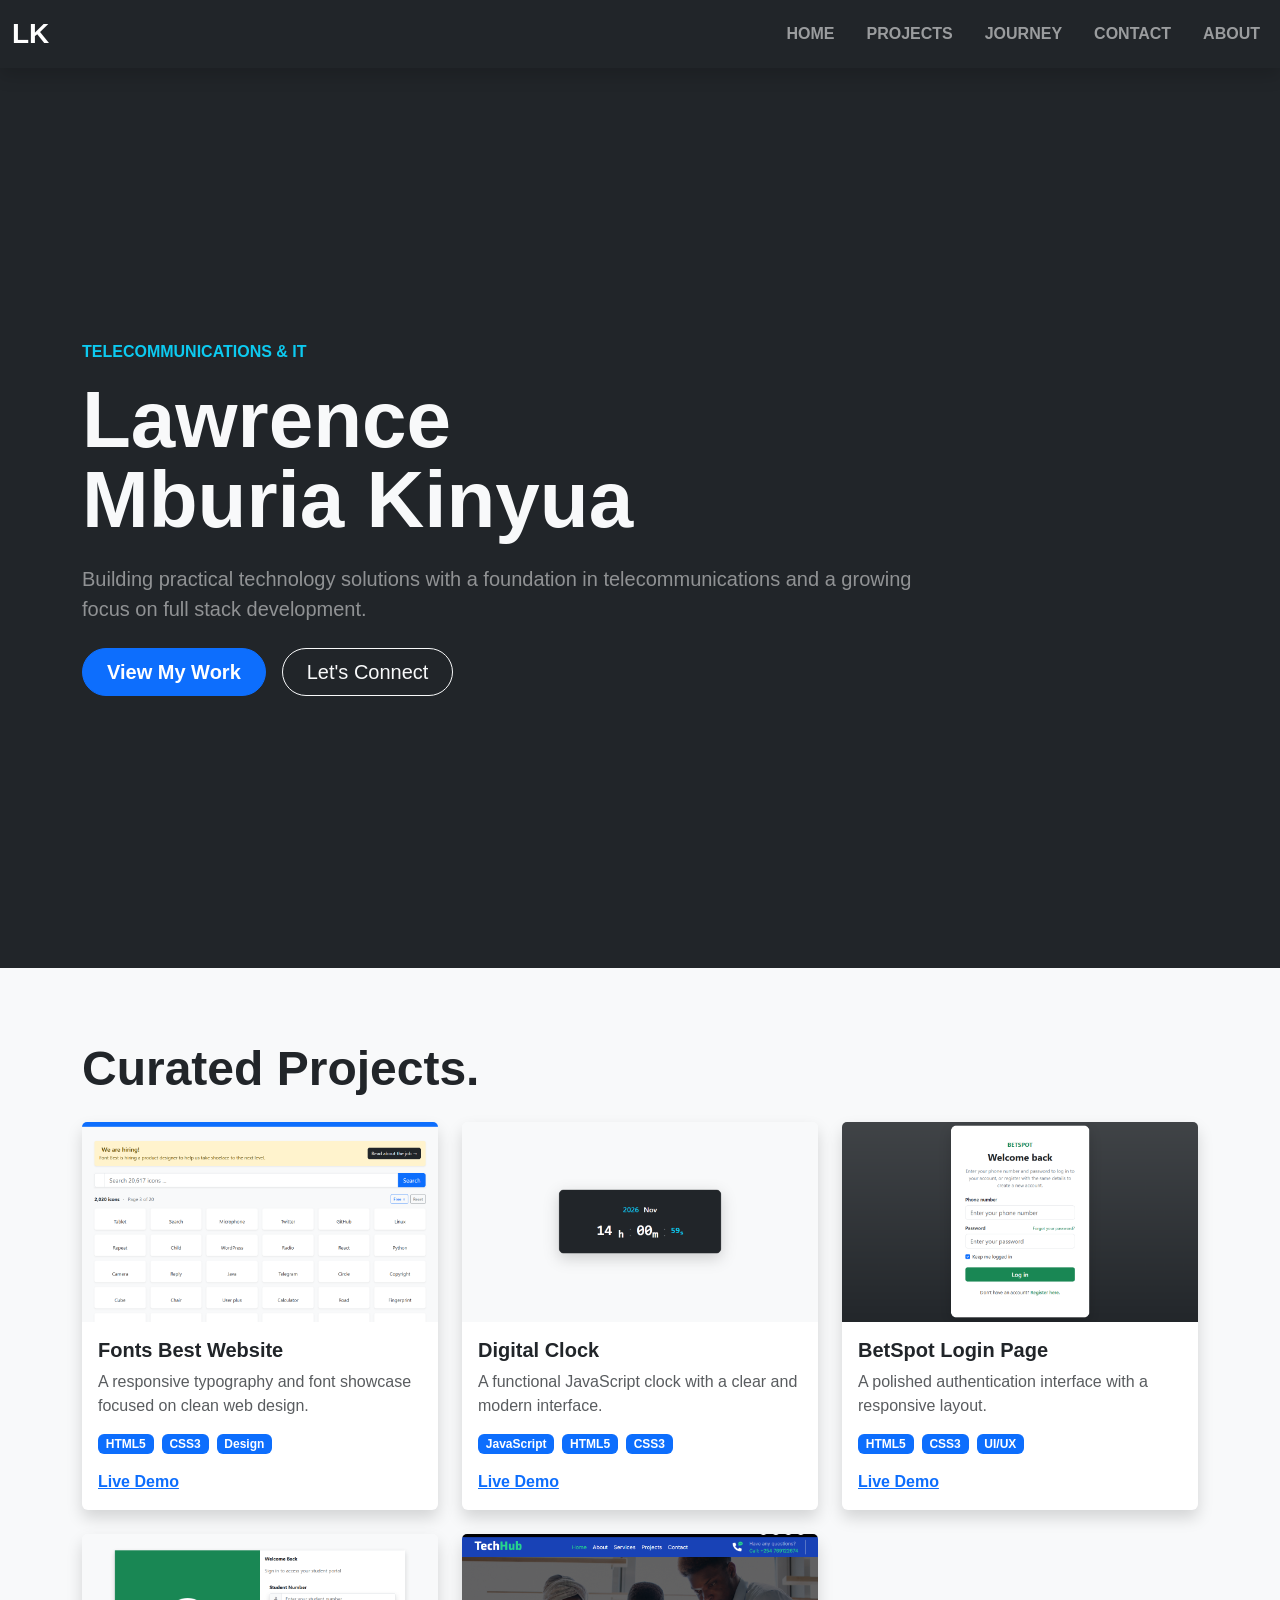
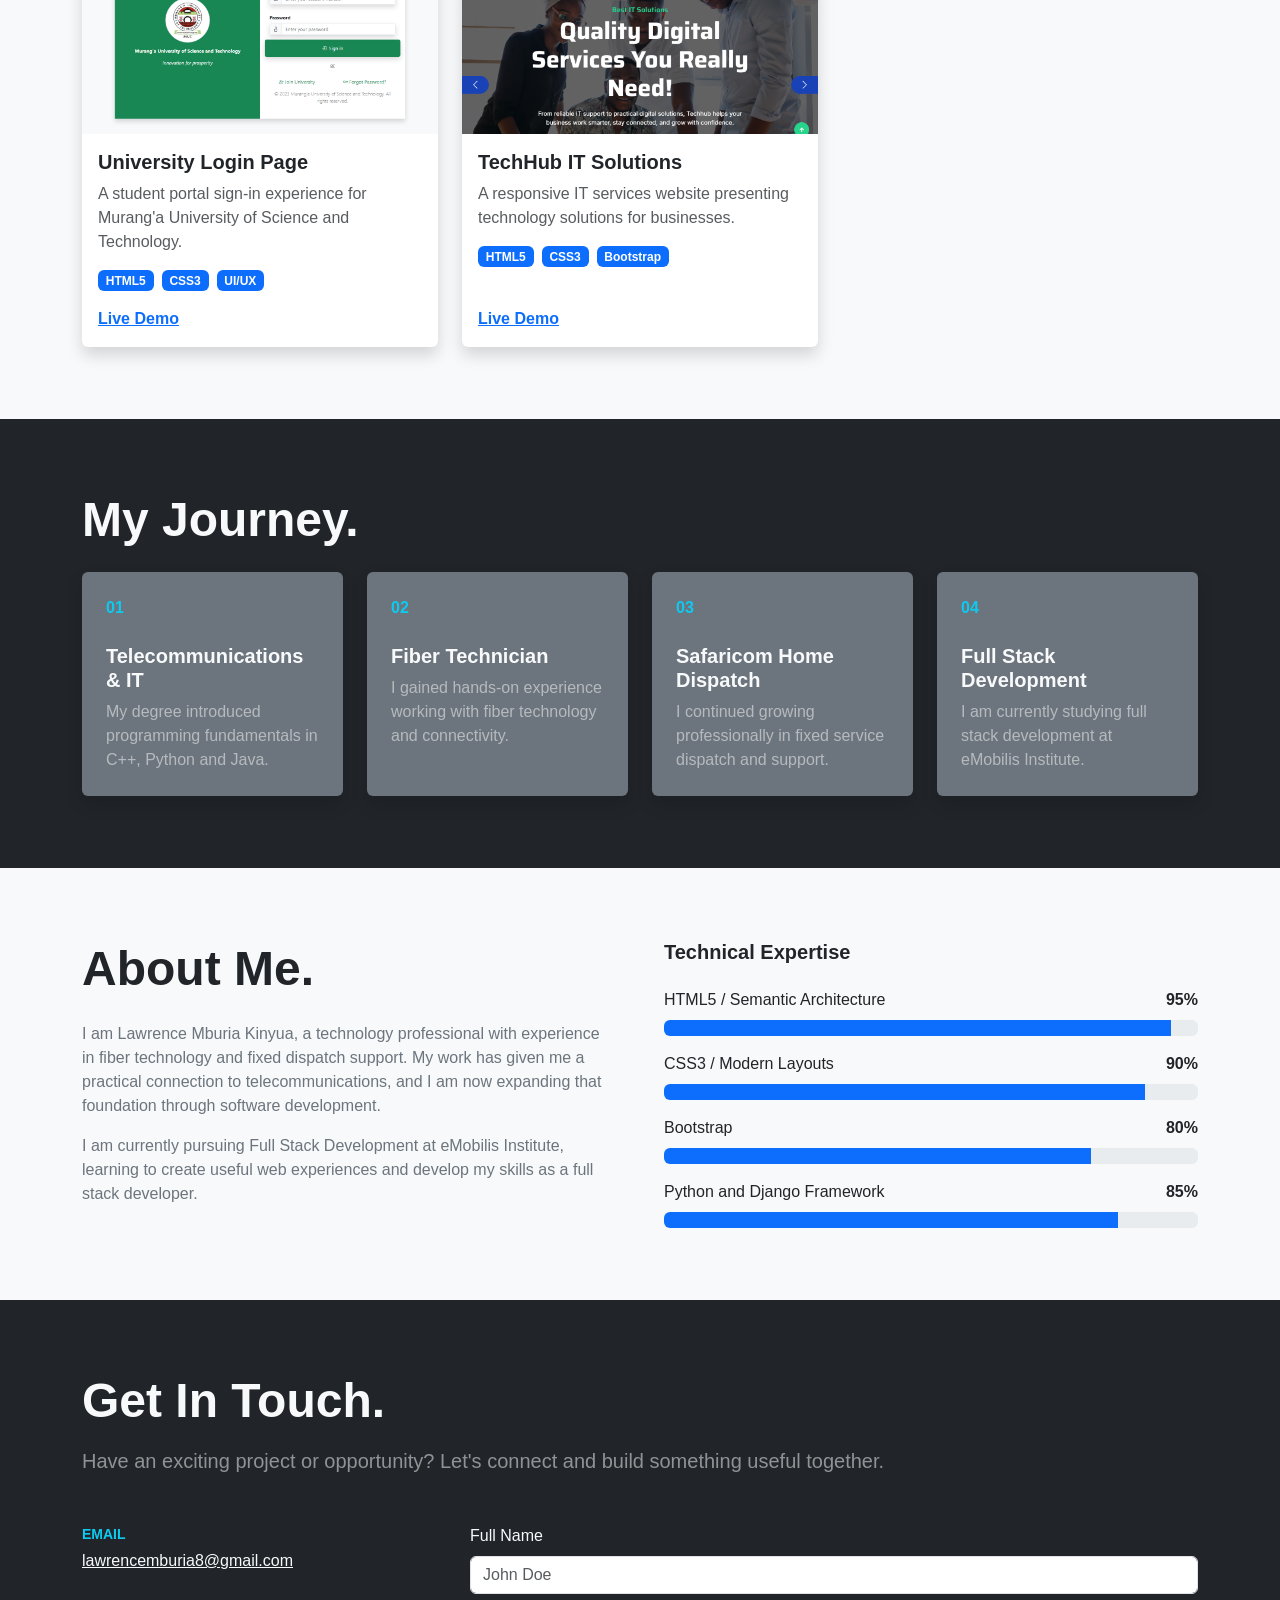
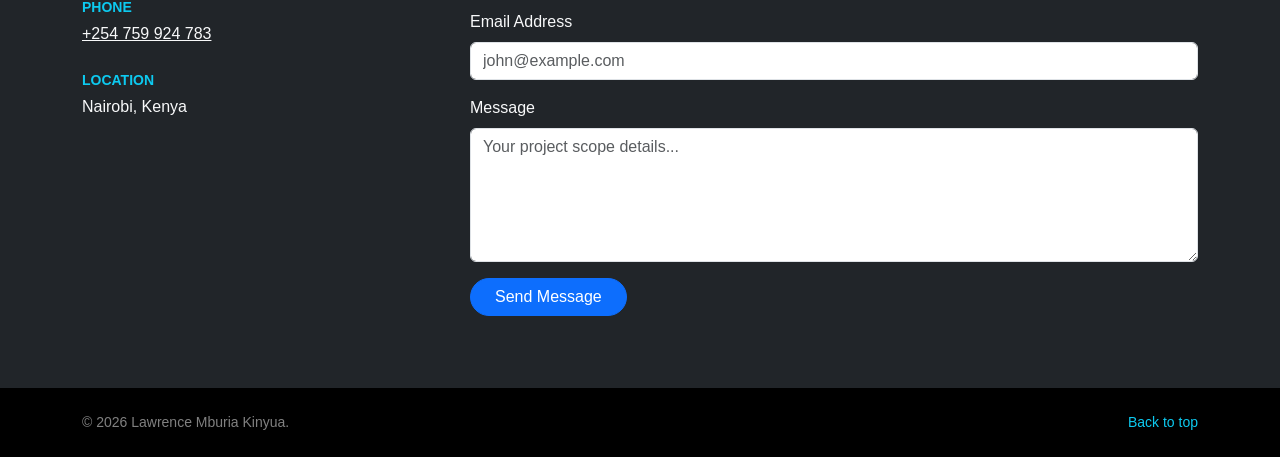
==== commit 55364e3b: "background color" ====
--- a/index.html
+++ b/index.html
@@ -1,206 +1,185 @@
-<!doctype html>
-<html lang="en">
-<head>
-  <meta charset="utf-8">
-  <meta name="viewport" content="width=device-width, initial-scale=1">
-  <meta name="description" content="Portfolio of Lawrence Mburia Kinyua, Safaricom Home Dispatch professional and Full Stack Development student at eMobilis Institute.">
-  <meta name="theme-color" content="#ffffff">
-  <title>Lawrence Mburia Kinyua Portfolio</title>
-  <link rel="shortcut icon" type="image/x-icon" href="images/prof.jpg">
-   <link href="https://cdn.jsdelivr.net/npm/bootstrap@5.3.8/dist/css/bootstrap.min.css" rel="stylesheet" integrity="sha384-sRIl4kxILFvY47J16cr9ZwB07vP4J8+LH7qKQnuqkuIAvNWLzeN8tE5YBujZqJLB" crossorigin="anonymous">
-  <link rel="stylesheet" href="css/style.css">
-</head>
-<body class="bg-body">
-  <nav class="navbar navbar-expand-lg bg-info-subtle fixed-top  border-bottom" aria-label="Main navigation">
-    <div class="container-fluid">
-      <a class="navbar-brand fw-bold" href="#home">Lawrence Kinyua</a>
-      
-
-      <button class="navbar-toggler" type="button" data-bs-toggle="collapse" data-bs-target="#portfolioNav" aria-controls="portfolioNav" aria-expanded="false" aria-label="Toggle navigation">
-        <span class="navbar-toggler-icon"></span>
-      </button>
-      <div class="collapse navbar-collapse" id="portfolioNav">
-        <ul class="navbar-nav ms-auto align-items-lg-center gap-lg-3">
-          <li class="nav-item active"><a class="nav-link fst-italic fw-bold " href="https://github.com/Lauprof/">Github Profile</a></li>
-          <li class="nav-item"><a class="nav-link fw-bold link-opacity-75-hover" href="#about">About</a></li>
-          <li class="nav-item"><a class="nav-link fw-bold  link-opacity-75-hover" href="#journey">My journey</a></li>
-          <li class="nav-item"><a class="nav-link fw-bold link-opacity-75-hover" href="#projects">Projects</a></li>
-          <li class="nav-item"><a class="nav-link fw-bold link-opacity-75-hover" href="#contact">Contact</a></li>
-        </ul>
-      </div>
-    </div>
-  </nav>
-
-  <main>
-    <section class="min-vh-100 d-flex align-items-center py-5 pt-5" id="home">
-      <div class="container">
-        <div class="row align-items-center gy-5">
-          <div class="col-lg-7">
-            <p class="h2 m-3 py-3 text-success">Telecommunications &amp; IT</p>
-            <h1 class="display-2 fw-bold lh-1">Hello, I’m <span class="text-danger">Lawrence<br class="d-none d-md-block"> Mburia Kinyua.</span></h1>
-            <p class="lead text-body-secondary mt-4">From fiber technology to full stack development, I’m building on my experience in connectivity while growing my skills in software.</p>
-            <div class="d-flex flex-wrap gap-3 mt-4">
-              <a class="btn rounded-pill fw-bold px-4 py-3 bg-success border-primary text-light" href="#projects">Explore my projects</a>
-              <a class="btn btn-outline-dark rounded-pill px-4 py-3" href="#contact">Get in touch</a>
-            </div>
-            <p class="mt-4 mb-0 text-body-secondary"><span class="text-primary me-2" aria-hidden="true">●</span>Studying Full Stack Development at eMobilis Institute</p>
-          </div>
-          <div class="col-lg-5">
-            <div class="card mx-auto w-100 border-primary bg-secondary text-body shadow-0">
-              <div class="ratio ratio-4x3">
-                <img src="images/prof.jpg" class="card-img-top object-fit-cover" alt="Lawrence Mburia Kinyua at work as a fiber technician">
-              </div>
-              <div class="card-body p-4">
-                <h2 class="h6 text-body-secondary text-uppercase">Professional Journey</h2>
-                <p class="card-text fw-semibold mb-0">Telecom Graduate <span class="text-primary" aria-hidden="true">→</span> Fiber Technician <span class="text-primary" aria-hidden="true">→</span> Safaricom Home Dispatch</p>
-              </div>
-            </div>
-          </div>
-        </div>
-      </div>
-    </section>
-
-    <section class="py-5 my-lg-4" id="about">
-      <div class="container">
-        <div class="row gy-4 align-items-start">
-          <div class="col-lg-4">
-            <p class="text-uppercase small fw-bold text-success mb-2">A little about me</p>
-            <h2 class="display-5 fw-bold lh-sm">Connected by experience. Driven to build.</h2>
-          </div>
-          <div class="col-lg-7 offset-lg-1">
-            <p class="text-body fst-italic">I’m Lawrence Mburia Kinyua, a technology professional with experience as a fiber technician and worked in fixed dispatch support. My work journey has given me a practical connection to telecommunications, and I’m now expanding that foundation through software development.I have been equally fascinated by technology right from my university days.Coding is one of things I'm passionate about.</p>
-            <p class="text-body fst-italic mb-0">I’m currently pursuing Full Stack Development at eMobilis Institute, learning to create useful web experiences and develop my skills as a full stack developer.This will increase my coding skills and is in the correct direction of upskilling.</p>
-            <div class="skill-list d-flex flex-wrap gap-2 mt-4" aria-label="Areas of interest">
-              <span class="badge rounded-pill border bg-secondary text-body fw-normal">Telecommunications</span>
-              <span class="badge rounded-pill border bg-secondary text-body fw-normal">Fiber technology</span>
-              <span class="badge rounded-pill border bg-secondary text-body fw-normal">Web development</span>
-              <span class="badge rounded-pill border bg-secondary text-body fw-normal">Full stack development</span>
-            </div>
-          </div>
-        </div>
-      </div>
-    </section>
-
-    <section class="py-5 my-4 bg-info-subtle border-top border-bottom" id="journey">
-      <div class="container">
-        <div class="row mb-5">
-          <div class="col-lg-7">
-            <p class="text-uppercase small fw-bold text-success mb-2">Experience &amp; learning</p>
-            <h2 class="display-5 fw-bold lh-sm">My journey so far</h2>
-          </div>
-        </div>
-        <div class="row g-4">
-          <div class="col-md-4">
-            <article class="card h-100 p-4 bg-secondary border shadow">
-              <span class="text-primary fw-bold mb-4">01</span>
-              <h3 class="h4 fw-semibold">Telecom and  IT graduate</h3>
-              <p class="text-body-secondary mb-0">I pursued a degree in telecommunication and IT which introduced to the basics of high level programming languages such as c++,python and java</p>
-            </article>
-          </div>
-          <div class="col-md-4">
-            <article class="card h-100 p-4 bg-secondary border shadow">
-              <span class="text-primary fw-bold mb-4">02</span>
-              <h3 class="h4 fw-semibold">Fiber Technician</h3>
-              <p class="text-body-secondary mb-0">Built hands-on experience working as a fiber technician in telecommunications.</p>
-            </article>
-          </div>
-          <div class="col-md-4">
-            <article class="card h-100 p-4 bg-secondary border shadow">
-              <span class="text-primary fw-bold mb-4">03</span>
-              <h3 class="h4 fw-semibold">Safaricom Home Dispatch</h3>
-              <p class="text-body-secondary mb-0">Continued my professional journey with work in Safaricom Home Dispatch.</p>
-            </article>
-          </div>
-          <div class="col-md-4">
-            <article class="card h-100 p-4 bg-secondary border shadow">
-              <span class="text-primary fw-bold mb-4">04</span>
-              <h3 class="h4 fw-semibold">Full Stack Development</h3>
-              <p class="text-body-secondary mb-0">Currently pursuing Full Stack Development at eMobilis Institute.I believe my  knowledge from assembly language, websites ,internet and networking will be complementary as I delve into software development.</p>
-            </article>
-          </div>
-        </div>
-      </div>
-    </section>
-
-    <section class="py-5 my-lg-4" id="projects">
-      <div class="container">
-        <div class="row align-items-end mb-4">
-          <div class="col-md-8">
-            <p class="text-uppercase small fw-bold text-success mb-2">Selected work</p>
-            <h2 class="display-5 fw-bold lh-sm">Projects I’ve worked on</h2>
-          </div>
-         
-        </div>
-        <div class="row g-3">
-          <div class="col-sm-6 col-lg-4">
-            <a class="card h-100 p-4 text-decoration-none bg-secondary border link-dark shadow" href="https://lauprof.github.io/fonts/" target="_blank" rel="noopener noreferrer">
-              <span class="small text-primary text-uppercase fw-bold">Web design</span><span class="h5 mb-0">Fonts Best Website</span>
-            </a>
-          </div>
-          <div class="col-sm-6 col-lg-4">
-            <a class="card h-100 p-4 text-decoration-none bg-secondary border link-dark shadow" href="https://lauprof.github.io/clock" target="_blank" rel="noopener noreferrer">
-              <span class="small text-primary text-uppercase fw-bold">JavaScript</span><span class="h5 mb-0">Clock</span>
-            </a>
-          </div>
-          
-          <div class="col-sm-6 col-lg-4">
-            <a class="card h-100 p-4 text-decoration-none bg-secondary border link-dark shadow" href="https://lauprof.github.io/BetSpot-login/" target="_blank" rel="noopener noreferrer">
-              <span class="small text-primary text-uppercase fw-bold">Interface design</span><span class="h5 mb-0">BetSpot Login Page</span>
-            </a>
-          </div>
-          <div class="col-sm-6 col-lg-4">
-            <a class="card h-100 p-4 text-decoration-none bg-secondary border link-dark shadow" href="https://lauprof.github.io/calculator" target="_blank" rel="noopener noreferrer">
-              <span class="small text-primary text-uppercase fw-bold">JavaScript</span><span class="h5 mb-0">Calculator</span>
-            </a>
-          </div>
-          
-          <div class="col-sm-6 col-lg-4">
-            <a class="card h-100 p-4 text-decoration-none bg-secondary border link-dark shadow" href="https://lauprof.github.io/google/" target="_blank" rel="noopener noreferrer">
-              <span class="small text-primary text-uppercase fw-bold">Web design</span><span class="h5 mb-0">Search Results Website</span>
-            </a>
-          </div>
-          
-          
-        </div>
-      </div>
-    </section>
-
-    <section class="py-5  bg-body border-top" id="contact">
-      <div class="container">
-        <div class="row gy-4 align-items-center">
-          <div class="col-lg-7">
-            <p class="text-uppercase small fw-bold text-success mb-2">Let’s connect</p>
-            <h2 class="display-5 fw-bold lh-sm">Have a project or opportunity in mind?</h2>
-            <p class="text-body fst-italic mb-0">I’d be glad to hear from you. Reach out by email or phone.</p>
-          </div>
-          <div class="col-lg-5">
-            <div class="card p-4 bg-secondary border shadow">
-              <p class="small text-body-secondary text-uppercase mb-1">Email</p>
-              <a class="link-dark fw-semibold" href="mailto:lawrencemburia8@gmail.com">lawrencemburia8@gmail.com</a>
-              <p class="small text-body-secondary text-uppercase mt-4 mb-1">Phone</p>
-              <a class="link-dark fw-semibold" href="tel:+254759924783">+254 759 924 783</a>
-              <p class="text-body-secondary mt-4 mb-0">Nairobi, Kenya</p>
-            </div>
-          </div>
-        </div>
-      </div>
-    </section>
-  </main>
-
-  <footer class="site-footer py-4 bg-info-subtle">
-    <div class="container d-flex flex-column flex-sm-row justify-content-between align-items-center gap-3">
-      <div class="text-center text-sm-start">
-        <a class="footer-brand fw-bold text-body text-decoration-none" href="#home">Lawrence Kinyua</a>
-        <p class="small text-body-secondary mb-0 mt-1">Telecommunications &amp; IT · Full Stack Development</p>
-      </div>
-      <div class="d-flex flex-column flex-sm-row align-items-center gap-2 gap-sm-4">
-        <span class="small text-body-secondary">&copy; 2026 Lawrence Kinyua</span>
-        <a class="footer-top-link small fw-semibold text-primary text-decoration-none" href="#home">Back to top <span aria-hidden="true">↑</span></a>
-      </div>
-    </div>
-  </footer>
-
-  <script src="https://cdn.jsdelivr.net/npm/bootstrap@5.3.8/dist/js/bootstrap.bundle.min.js" integrity="sha384-FKyoEForCGlyvwx9Hj09JcYn3nv7wiPVlz7YYwJrWVcXK/BmnVDxM+D2scQbITxI" crossorigin="anonymous"></script>
-
-</body>
-</html>
+﻿<!doctype html>
+<html lang="en">
+<head>
+  <meta charset="utf-8">
+  <meta name="viewport" content="width=device-width, initial-scale=1">
+  <meta name="description" content="Portfolio of Lawrence Mburia Kinyua, telecommunications professional and Full Stack Development student.">
+  <meta name="theme-color" content="#212529">
+  <title>Lawrence Mburia Kinyua | Portfolio</title>
+  <link rel="shortcut icon" type="image/x-icon" href="images/prof.jpg">
+  <link href="https://cdn.jsdelivr.net/npm/bootstrap@5.3.8/dist/css/bootstrap.min.css" rel="stylesheet" integrity="sha384-sRIl4kxILFvY47J16cr9ZwB07vP4J8+LH7qKQnuqkuIAvNWLzeN8tE5YBujZqJLB" crossorigin="anonymous">
+
+</head>
+<body style="font-family: 'Trebuchet MS', 'Lucida Sans Unicode', 'Lucida Grande', 'Lucida Sans', Arial, sans-serif;">
+  <nav class="navbar navbar-expand-lg navbar-dark bg-dark sticky-top shadow" aria-label="Main navigation">
+    <div class="container-fluid">
+      <a class="navbar-brand fw-bold fs-3" href="#hero" aria-label="Lawrence Kinyua home">LK</a>
+      <button class="navbar-toggler" type="button" data-bs-toggle="collapse" data-bs-target="#portfolioNav" aria-controls="portfolioNav" aria-expanded="false" aria-label="Toggle navigation">
+        <span class="navbar-toggler-icon"></span>
+      </button>
+      <div class="collapse navbar-collapse" id="portfolioNav">
+        <ul class="navbar-nav ms-auto gap-lg-3 text-uppercase fw-semibold">
+          <li class="nav-item"><a class="nav-link" href="#hero">Home</a></li>
+          <li class="nav-item"><a class="nav-link" href="#projects">Projects</a></li>
+          <li class="nav-item"><a class="nav-link" href="#journey">Journey</a></li>
+          <li class="nav-item"><a class="nav-link" href="#contact">Contact</a></li>
+          <li class="nav-item"><a class="nav-link" href="#about">About</a></li>
+        </ul>
+      </div>
+    </div>
+  </nav>
+
+  <main>
+    <section class="min-vh-100 d-flex align-items-center bg-dark text-light py-5" id="hero">
+      <div class="container py-5">
+        <div class="row">
+          <div class="col-lg-10 col-xl-9">
+            <p class="text-info text-uppercase fw-bold mb-3">Telecommunications &amp; IT</p>
+            <h1 class="display-1 fw-bold lh-1">Lawrence<br>Mburia Kinyua</h1>
+            <p class="lead text-white-50 mt-4 mb-0">Building practical technology solutions with a foundation in telecommunications and a growing focus on full stack development.</p>
+            <div class="d-flex flex-wrap gap-3 mt-4">
+              <a class="btn btn-primary btn-lg rounded-pill fw-semibold px-4" href="#projects">View My Work</a>
+              <a class="btn btn-outline-light btn-lg rounded-pill px-4" href="#contact">Let's Connect</a>
+            </div>
+          </div>
+        </div>
+      </div>
+    </section>
+
+    <section class="bg-body-tertiary text-body py-5" id="projects">
+      <div class="container py-lg-4">
+        <h2 class="display-5 fw-bold mb-4">Curated Projects.</h2>
+        <div class="row row-cols-1 row-cols-md-2 row-cols-lg-3 g-4">
+          <div class="col">
+            <article class="card h-100 border-0 shadow">
+              <a href="https://lauprof.github.io/fonts/" target="_blank" rel="noopener noreferrer" aria-label="View Fonts Best Website">
+                <div class="ratio ratio-16x9"><img src="images/project-previews/fonts.png" class="card-img-top object-fit-cover" alt="Preview of the Fonts Best Website"></div>
+              </a>
+              <div class="card-body d-flex flex-column">
+                <h3 class="h5 card-title fw-bold">Fonts Best Website</h3>
+                <p class="card-text text-body-secondary">A responsive typography and font showcase focused on clean web design.</p>
+                <div class="d-flex flex-wrap gap-2 mb-3"><span class="badge text-bg-primary">HTML5</span><span class="badge text-bg-primary">CSS3</span><span class="badge text-bg-primary">Design</span></div>
+                <a class="link-primary fw-semibold mt-auto" href="https://lauprof.github.io/fonts/" target="_blank" rel="noopener noreferrer">Live Demo</a>
+              </div>
+            </article>
+          </div>
+          <div class="col">
+            <article class="card h-100 border-0 shadow">
+              <a href="https://lauprof.github.io/clock" target="_blank" rel="noopener noreferrer" aria-label="View Clock project">
+                <div class="ratio ratio-16x9"><img src="images/project-previews/clock.png" class="card-img-top object-fit-cover" alt="Preview of the Digital Clock project"></div>
+              </a>
+              <div class="card-body d-flex flex-column">
+                <h3 class="h5 card-title fw-bold">Digital Clock</h3>
+                <p class="card-text text-body-secondary">A functional JavaScript clock with a clear and modern interface.</p>
+                <div class="d-flex flex-wrap gap-2 mb-3"><span class="badge text-bg-primary">JavaScript</span><span class="badge text-bg-primary">HTML5</span><span class="badge text-bg-primary">CSS3</span></div>
+                <a class="link-primary fw-semibold mt-auto" href="https://lauprof.github.io/clock" target="_blank" rel="noopener noreferrer">Live Demo</a>
+              </div>
+            </article>
+          </div>
+          <div class="col">
+            <article class="card h-100 border-0 shadow">
+              <a href="https://lauprof.github.io/BetSpot-login/" target="_blank" rel="noopener noreferrer" aria-label="View BetSpot login project">
+                <div class="ratio ratio-16x9"><img src="images/project-previews/betspot.png" class="card-img-top object-fit-cover" alt="Preview of the BetSpot Login Page"></div>
+              </a>
+              <div class="card-body d-flex flex-column">
+                <h3 class="h5 card-title fw-bold">BetSpot Login Page</h3>
+                <p class="card-text text-body-secondary">A polished authentication interface with a responsive layout.</p>
+                <div class="d-flex flex-wrap gap-2 mb-3"><span class="badge text-bg-primary">HTML5</span><span class="badge text-bg-primary">CSS3</span><span class="badge text-bg-primary">UI/UX</span></div>
+                <a class="link-primary fw-semibold mt-auto" href="https://lauprof.github.io/BetSpot-login/" target="_blank" rel="noopener noreferrer">Live Demo</a>
+              </div>
+            </article>
+          </div>
+          <div class="col">
+            <article class="card h-100 border-0 shadow">
+              <a href="https://lauprof.github.io/LoginPage/" target="_blank" rel="noopener noreferrer" aria-label="View university login page">
+                <div class="ratio ratio-16x9"><img src="images/project-previews/loginpage.png" class="card-img-top object-fit-cover" alt="Preview of the Murang'a University student login page"></div>
+              </a>
+              <div class="card-body d-flex flex-column">
+                <h3 class="h5 card-title fw-bold">University Login Page</h3>
+                <p class="card-text text-body-secondary">A student portal sign-in experience for Murang'a University of Science and Technology.</p>
+                <div class="d-flex flex-wrap gap-2 mb-3"><span class="badge text-bg-primary">HTML5</span><span class="badge text-bg-primary">CSS3</span><span class="badge text-bg-primary">UI/UX</span></div>
+                <a class="link-primary fw-semibold mt-auto" href="https://lauprof.github.io/LoginPage/" target="_blank" rel="noopener noreferrer">Live Demo</a>
+              </div>
+            </article>
+          </div>
+          <div class="col">
+            <article class="card h-100 border-0 shadow">
+              <a href="https://lauprof.github.io/Tech-Hub/" target="_blank" rel="noopener noreferrer" aria-label="View TechHub website">
+                <div class="ratio ratio-16x9"><img src="images/project-previews/tech-hub.png" class="card-img-top object-fit-cover" alt="Preview of the TechHub IT solutions website"></div>
+              </a>
+              <div class="card-body d-flex flex-column">
+                <h3 class="h5 card-title fw-bold">TechHub IT Solutions</h3>
+                <p class="card-text text-body-secondary">A responsive IT services website presenting technology solutions for businesses.</p>
+                <div class="d-flex flex-wrap gap-2 mb-3"><span class="badge text-bg-primary">HTML5</span><span class="badge text-bg-primary">CSS3</span><span class="badge text-bg-primary">Bootstrap</span></div>
+                <a class="link-primary fw-semibold mt-auto" href="https://lauprof.github.io/Tech-Hub/" target="_blank" rel="noopener noreferrer">Live Demo</a>
+              </div>
+            </article>
+          </div>
+        </div>
+      </div>
+    </section>
+
+    <section class="bg-dark text-light py-5" id="journey">
+      <div class="container py-lg-4">
+        <h2 class="display-5 fw-bold mb-4">My Journey.</h2>
+        <div class="row row-cols-1 row-cols-md-2 row-cols-lg-4 g-4">
+          <div class="col"><article class="card h-100 bg-secondary text-light border-0 shadow"><div class="card-body p-4"><span class="text-info fw-bold">01</span><h3 class="h5 fw-bold mt-4">Telecommunications &amp; IT</h3><p class="text-white-50 mb-0">My degree introduced programming fundamentals in C++, Python and Java.</p></div></article></div>
+          <div class="col"><article class="card h-100 bg-secondary text-light border-0 shadow"><div class="card-body p-4"><span class="text-info fw-bold">02</span><h3 class="h5 fw-bold mt-4">Fiber Technician</h3><p class="text-white-50 mb-0">I gained hands-on experience working with fiber technology and connectivity.</p></div></article></div>
+          <div class="col"><article class="card h-100 bg-secondary text-light border-0 shadow"><div class="card-body p-4"><span class="text-info fw-bold">03</span><h3 class="h5 fw-bold mt-4">Safaricom Home Dispatch</h3><p class="text-white-50 mb-0">I continued growing professionally in fixed service dispatch and support.</p></div></article></div>
+          <div class="col"><article class="card h-100 bg-secondary text-light border-0 shadow"><div class="card-body p-4"><span class="text-info fw-bold">04</span><h3 class="h5 fw-bold mt-4">Full Stack Development</h3><p class="text-white-50 mb-0">I am currently studying full stack development at eMobilis Institute.</p></div></article></div>
+        </div>
+      </div>
+    </section>
+
+    <section class="bg-light text-dark py-5" id="about">
+      <div class="container py-lg-4">
+        <div class="row g-5">
+          <div class="col-lg-6">
+            <h2 class="display-5 fw-bold mb-4">About Me.</h2>
+            <p class="text-secondary">I am Lawrence Mburia Kinyua, a technology professional with experience in fiber technology and fixed dispatch support. My work has given me a practical connection to telecommunications, and I am now expanding that foundation through software development.</p>
+            <p class="text-secondary mb-0">I am currently pursuing Full Stack Development at eMobilis Institute, learning to create useful web experiences and develop my skills as a full stack developer.</p>
+          </div>
+          <div class="col-lg-6">
+            <h3 class="h5 fw-bold mb-4">Technical Expertise</h3>
+            <div class="mb-3"><div class="d-flex justify-content-between mb-2"><span>HTML5 / Semantic Architecture</span><strong>95%</strong></div><div class="progress" role="progressbar" aria-label="HTML5 / Semantic Architecture" aria-valuenow="95" aria-valuemin="0" aria-valuemax="100"><div class="progress-bar bg-primary" style="width: 95%"></div></div></div>
+            <div class="mb-3"><div class="d-flex justify-content-between mb-2"><span>CSS3 / Modern Layouts</span><strong>90%</strong></div><div class="progress" role="progressbar" aria-label="CSS3 / Modern Layouts" aria-valuenow="90" aria-valuemin="0" aria-valuemax="100"><div class="progress-bar bg-primary" style="width: 90%"></div></div></div>
+            <div class="mb-3"><div class="d-flex justify-content-between mb-2"><span>Bootstrap</span><strong>80%</strong></div><div class="progress" role="progressbar" aria-label="Bootstrap" aria-valuenow="80" aria-valuemin="0" aria-valuemax="100"><div class="progress-bar bg-primary" style="width: 80%"></div></div></div>
+            <div><div class="d-flex justify-content-between mb-2"><span>Python and Django Framework</span><strong>85%</strong></div><div class="progress" role="progressbar" aria-label="Python and Django Framework" aria-valuenow="85" aria-valuemin="0" aria-valuemax="100"><div class="progress-bar bg-primary" style="width: 85%"></div></div></div>
+          </div>
+        </div>
+      </div>
+    </section>
+
+    <section class="bg-dark text-light py-5" id="contact">
+      <div class="container py-lg-4">
+        <h2 class="display-5 fw-bold mb-3">Get In Touch.</h2>
+        <p class="lead text-white-50 mb-5">Have an exciting project or opportunity? Let's connect and build something useful together.</p>
+        <div class="row g-5">
+          <div class="col-lg-4">
+            <div class="mb-4"><p class="small text-info text-uppercase fw-bold mb-1">Email</p><a class="link-light text-break" href="mailto:lawrencemburia8@gmail.com">lawrencemburia8@gmail.com</a></div>
+            <div class="mb-4"><p class="small text-info text-uppercase fw-bold mb-1">Phone</p><a class="link-light" href="tel:+254759924783">+254 759 924 783</a></div>
+            <div><p class="small text-info text-uppercase fw-bold mb-1">Location</p><p class="mb-0">Nairobi, Kenya</p></div>
+          </div>
+          <div class="col-lg-8">
+            <form action="mailto:lawrencemburia8@gmail.com" method="post" enctype="text/plain">
+              <div class="mb-3"><label class="form-label" for="contactName">Full Name</label><input class="form-control" id="contactName" type="text" name="name" placeholder="John Doe" required></div>
+              <div class="mb-3"><label class="form-label" for="contactEmail">Email Address</label><input class="form-control" id="contactEmail" type="email" name="email" placeholder="john@example.com" required></div>
+              <div class="mb-3"><label class="form-label" for="contactMessage">Message</label><textarea class="form-control" id="contactMessage" name="message" rows="5" placeholder="Your project scope details..." required></textarea></div>
+              <button class="btn btn-primary rounded-pill px-4" type="submit">Send Message</button>
+            </form>
+          </div>
+        </div>
+      </div>
+    </section>
+  </main>
+
+  <footer class="bg-black text-white-50 py-4">
+    <div class="container d-flex flex-column flex-sm-row justify-content-between align-items-center gap-3">
+      <p class="small mb-0">&copy; 2026 Lawrence Mburia Kinyua.</p>
+      <a class="link-info small text-decoration-none" href="#hero">Back to top</a>
+    </div>
+  </footer>
+
+  <script src="https://cdn.jsdelivr.net/npm/bootstrap@5.3.8/dist/js/bootstrap.bundle.min.js" integrity="sha384-FKyoEForCGlyvwx9Hj09JcYn3nv7wiPVlz7YYwJrWVcXK/BmnVDxM+D2scQbITxI" crossorigin="anonymous"></script>
+</body>
+</html>
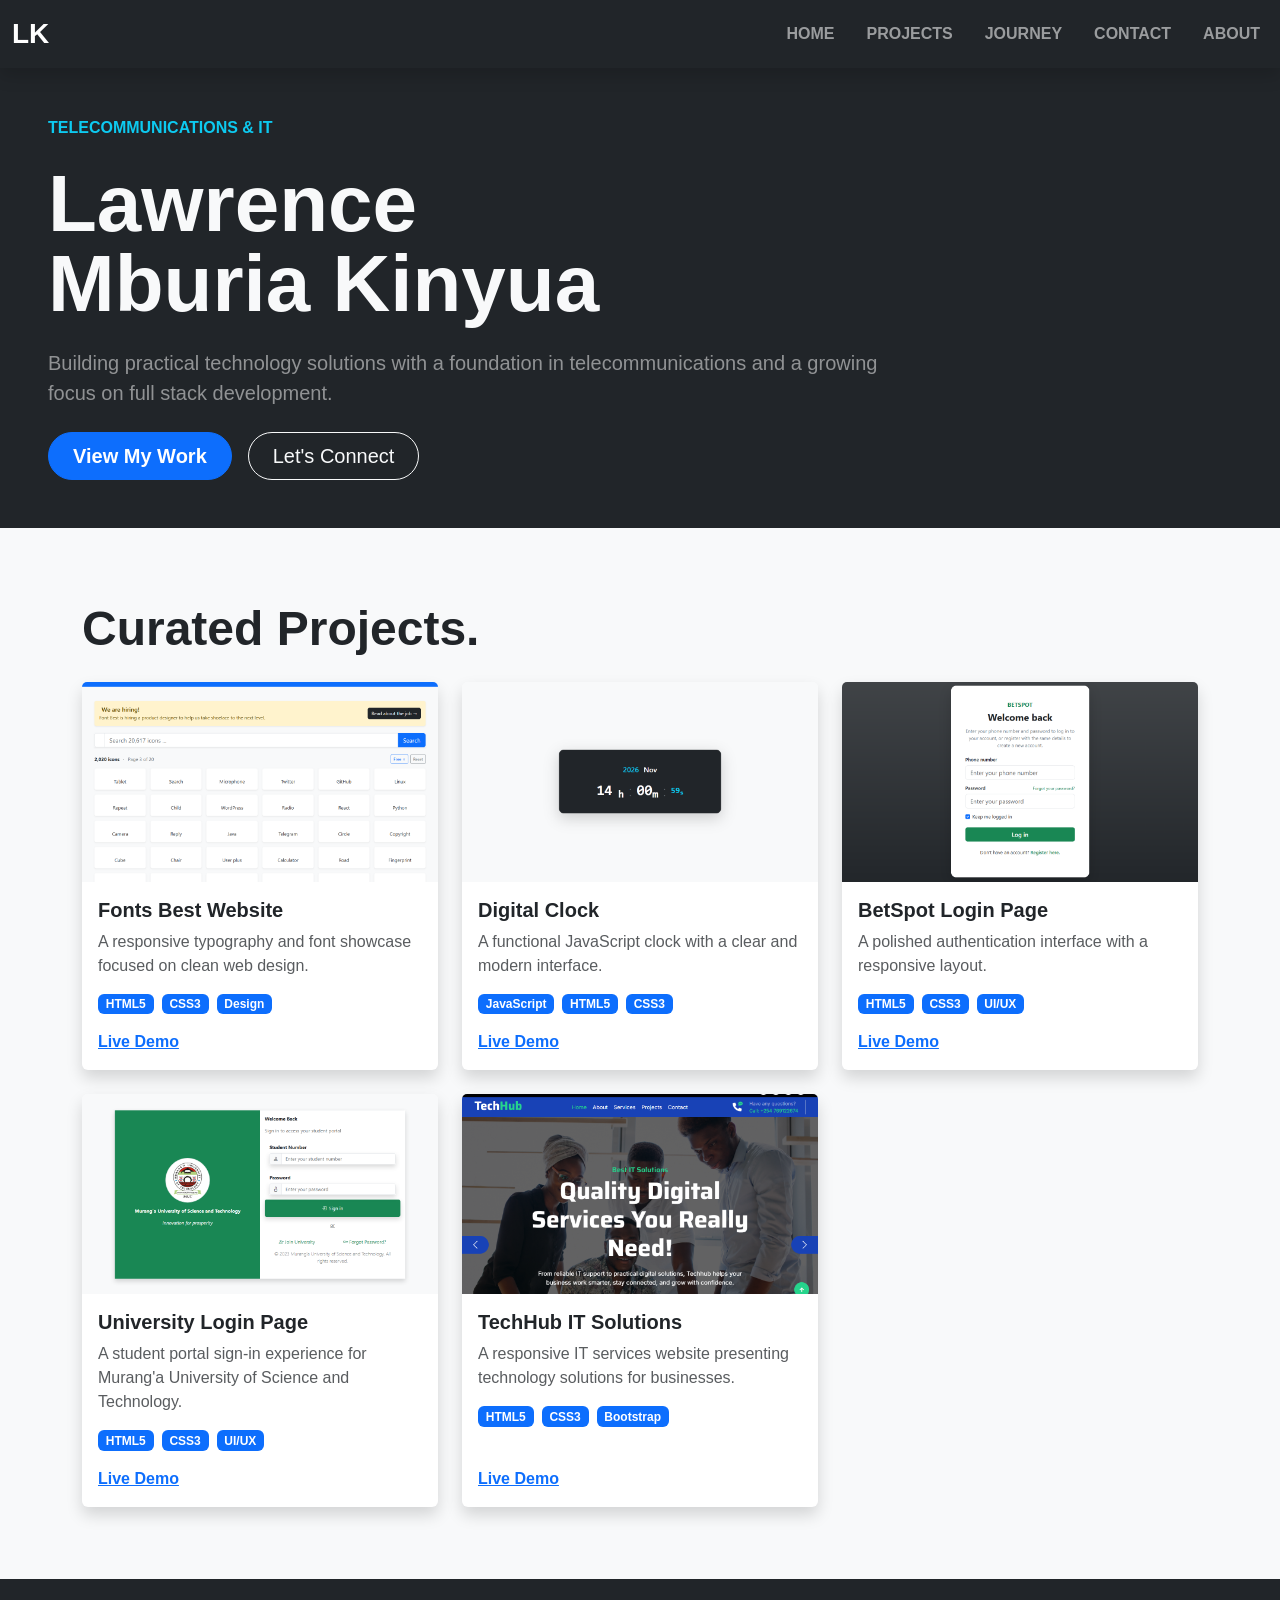
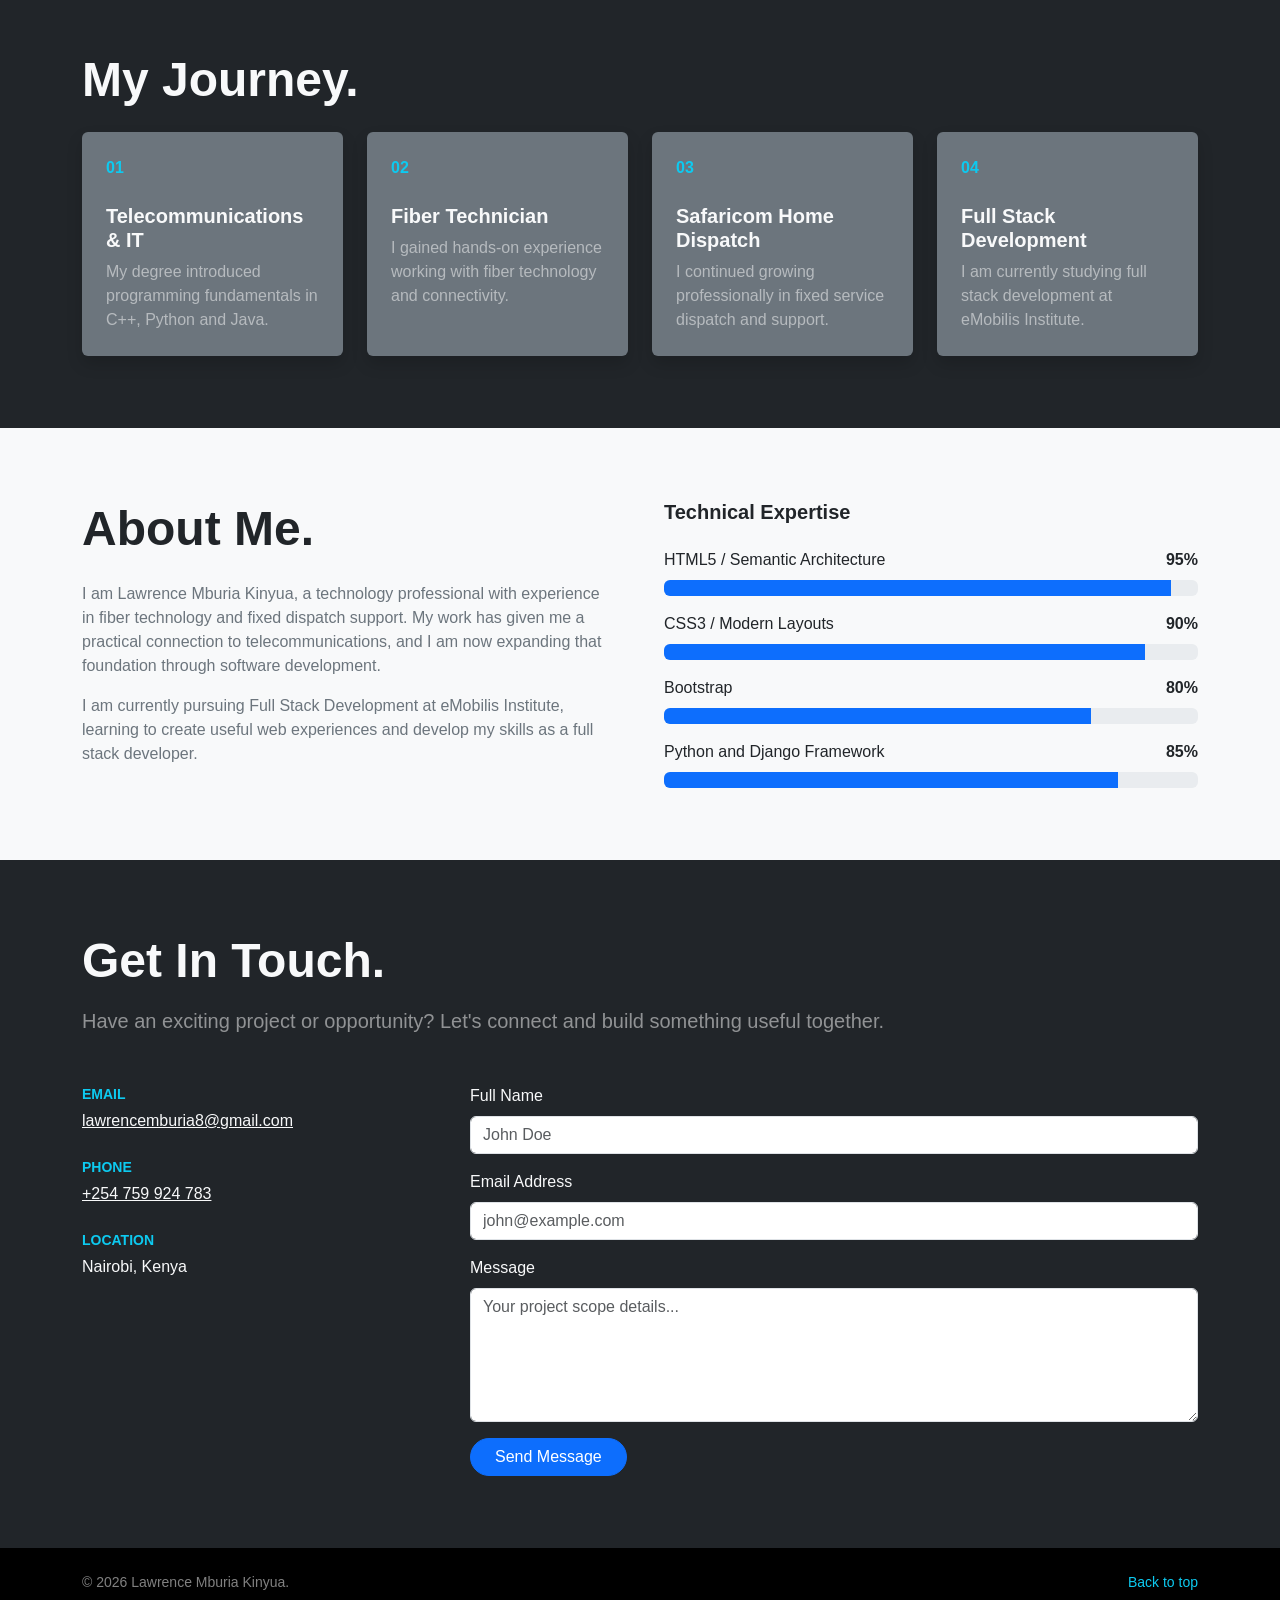
==== commit c89f08eb: "padding adjusted" ====
--- a/index.html
+++ b/index.html
@@ -30,11 +30,11 @@
   </nav>
 
   <main>
-    <section class="min-vh-100 d-flex align-items-center bg-dark text-light py-5" id="hero">
-      <div class="container py-5">
+    <section class="p-5 d-flex align-items-center bg-dark text-light container-fluid" id="hero">
+      <div >
         <div class="row">
           <div class="col-lg-10 col-xl-9">
-            <p class="text-info text-uppercase fw-bold mb-3">Telecommunications &amp; IT</p>
+            <p class="text-info text-uppercase fw-bold mb-4">Telecommunications &amp; IT</p>
             <h1 class="display-1 fw-bold lh-1">Lawrence<br>Mburia Kinyua</h1>
             <p class="lead text-white-50 mt-4 mb-0">Building practical technology solutions with a foundation in telecommunications and a growing focus on full stack development.</p>
             <div class="d-flex flex-wrap gap-3 mt-4">
